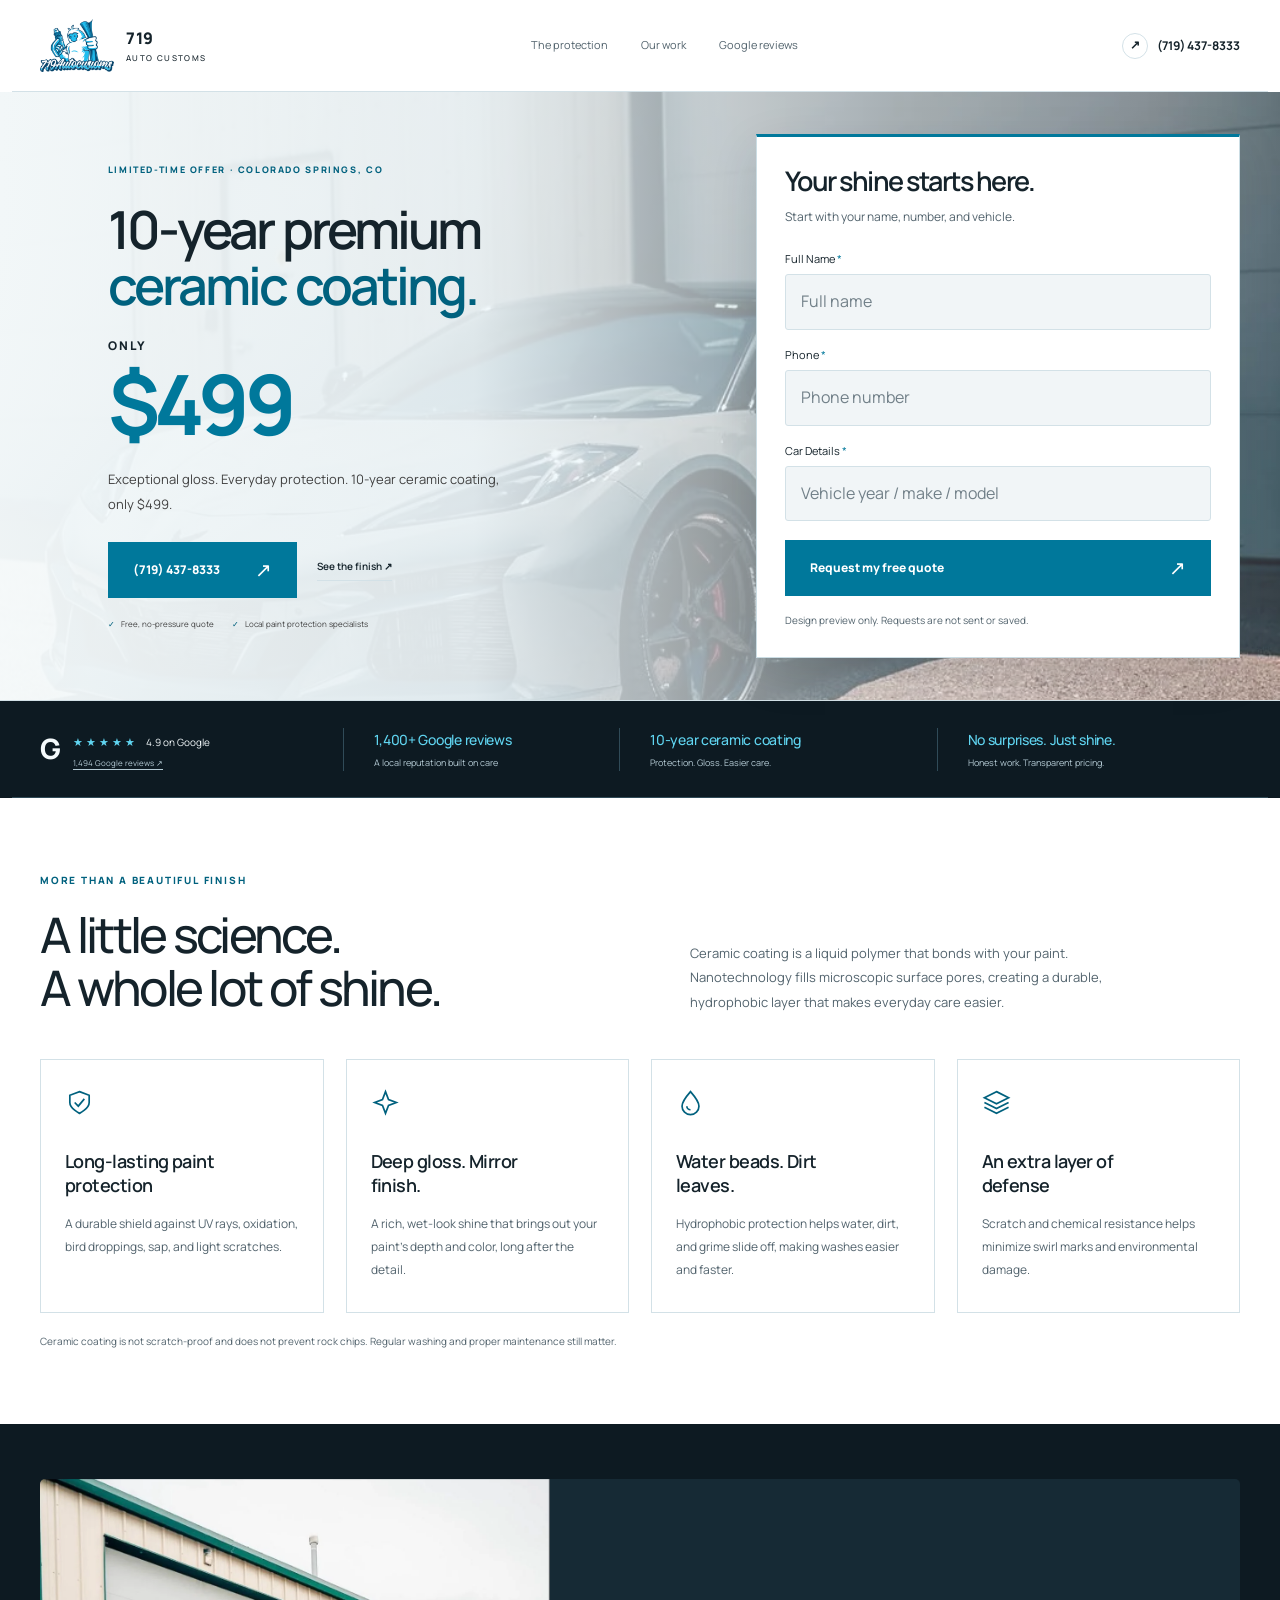
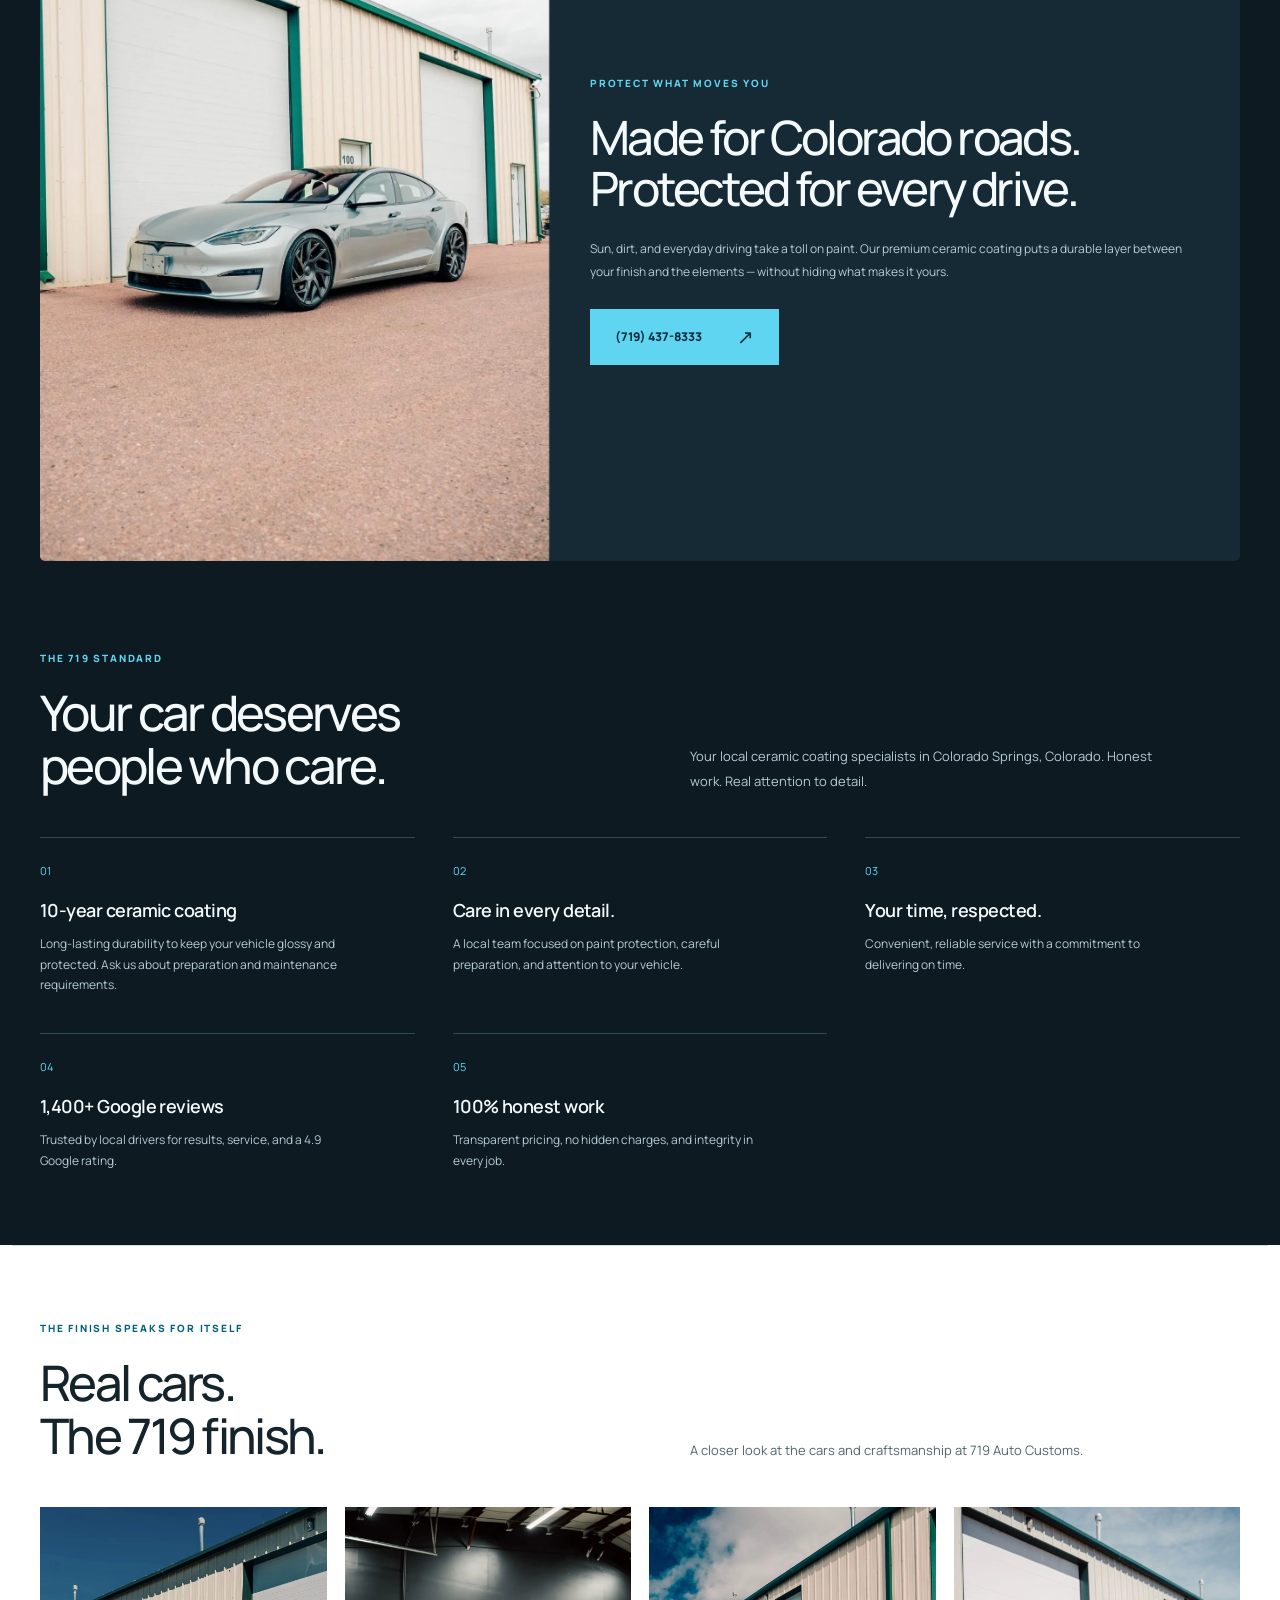
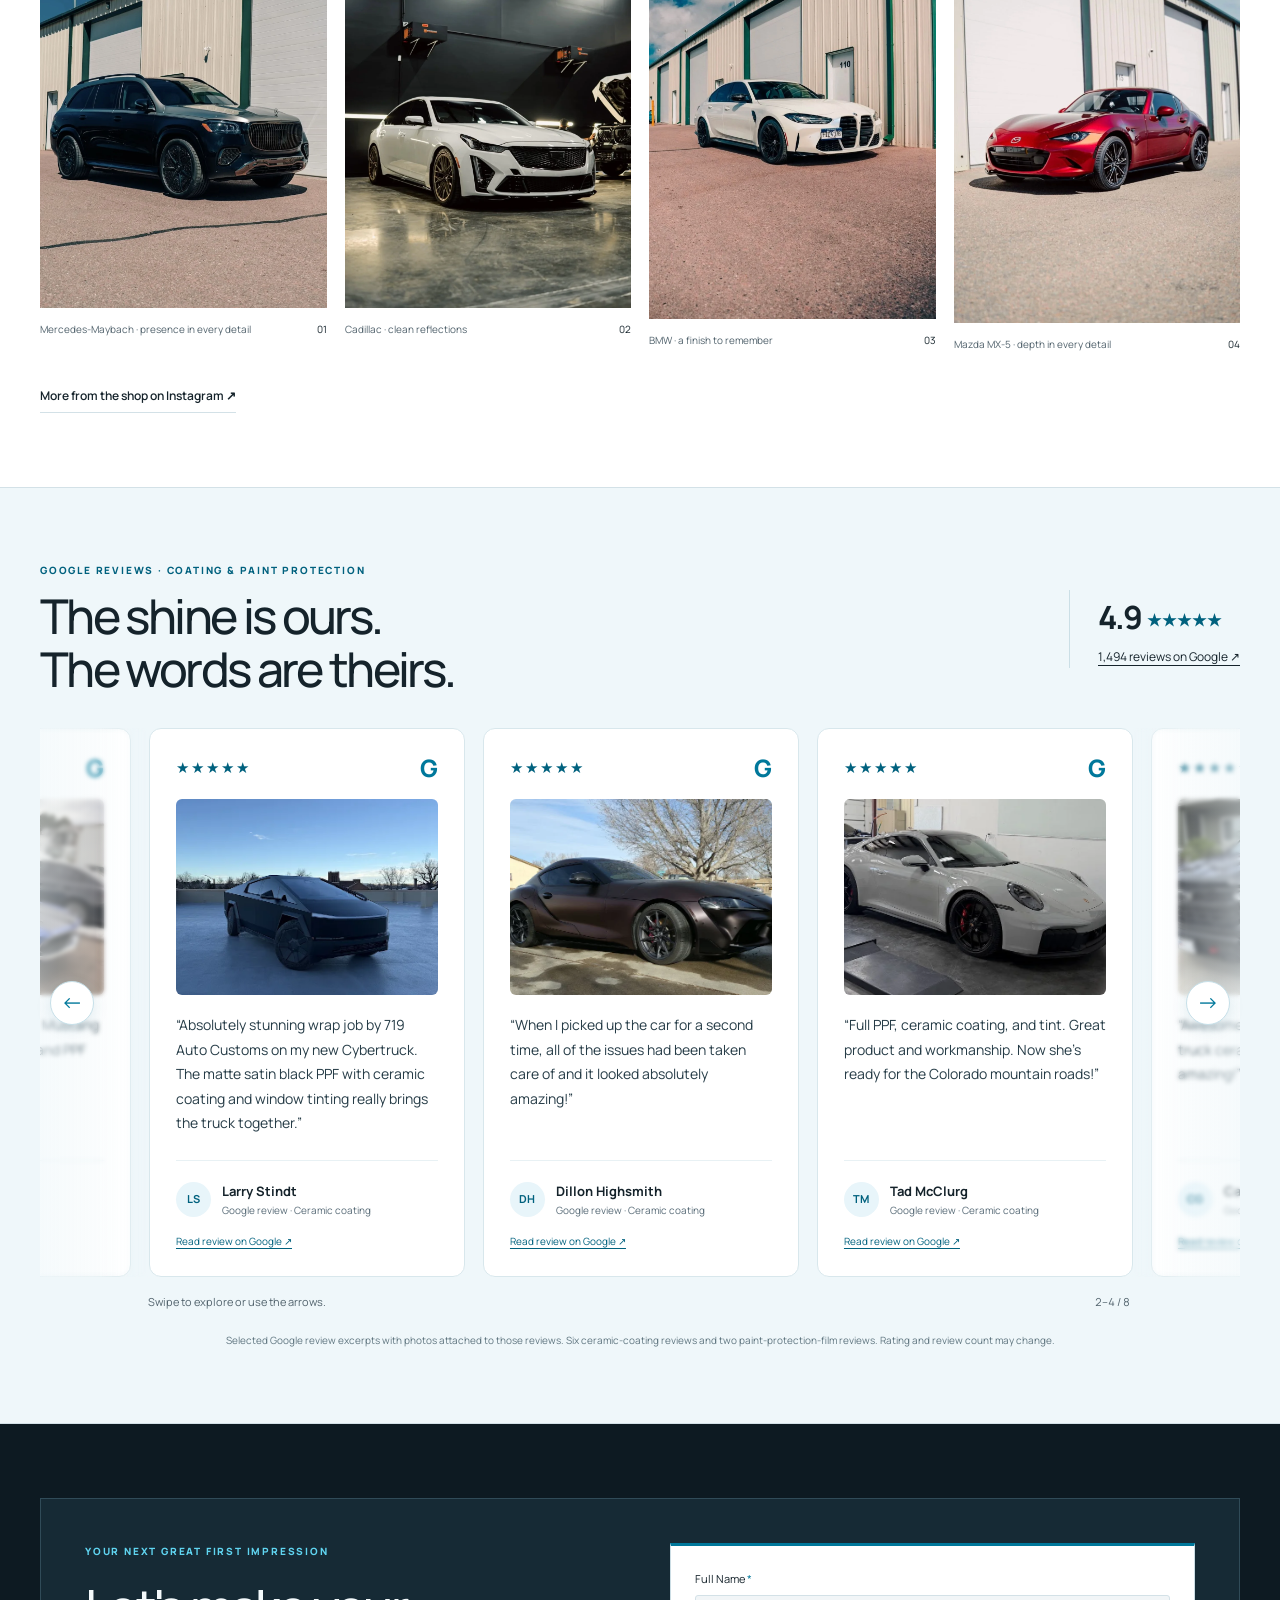
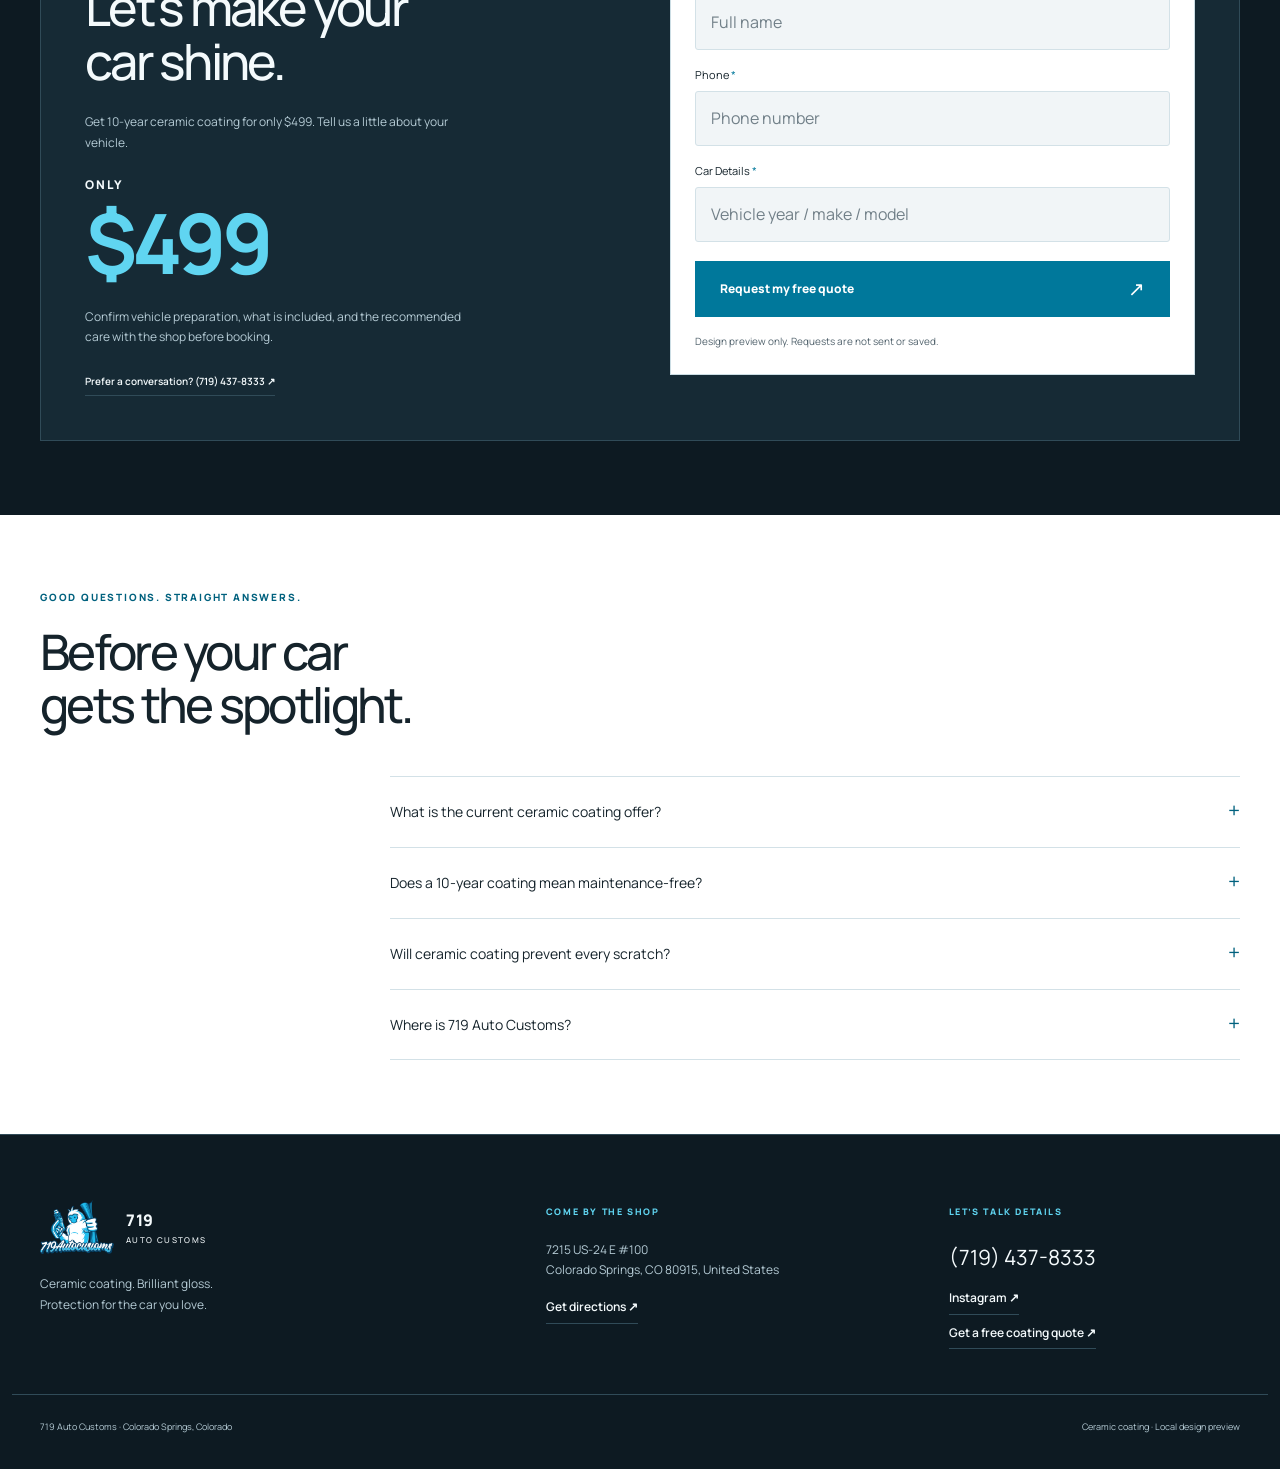
==== index.html @ de037257 "Publish 719 Auto Customs landing page" ====
<!doctype html>
<html lang="en">
<head>
  <meta charset="UTF-8">
  <meta name="viewport" content="width=device-width, initial-scale=1">
  <meta name="description" content="10-year ceramic coating for only $499 at 719 Auto Customs in Colorado Springs. Explore genuine Google reviews, our work, and paint protection benefits.">
  <meta name="robots" content="noindex, nofollow">
  <meta name="theme-color" content="#00789b">
  <title>$499 Ceramic Coating in Colorado Springs | 719 Auto Customs</title>
  <link rel="icon" href="assets/logo.png">
  <link rel="preconnect" href="https://fonts.googleapis.com">
  <link rel="preconnect" href="https://fonts.gstatic.com" crossorigin>
  <link href="https://fonts.googleapis.com/css2?family=Manrope:wght@400;500;600;700;800&display=swap" rel="stylesheet">
  <link rel="stylesheet" href="base.css">
  <link rel="stylesheet" href="variant-f.css">
  <link rel="stylesheet" href="brand.css">
  <link rel="stylesheet" href="review-variants.css">
  <script src="site.js" defer></script>
  <script src="review-variants.js" defer></script>
</head>
<body class="variant-f customs-page">
  <a class="skip-link" href="#main">Skip to content</a>
  <header class="site-header container">
    <a class="brand" href="#" aria-label="719 Auto Customs home">
      <img src="assets/logo.png" alt="" width="60" height="60">
      <span>719<small>AUTO CUSTOMS</small></span>
    </a>
    <nav class="desktop-nav" aria-label="Main navigation">
      <a href="#benefits">The protection</a><a href="#portfolio">Our work</a><a href="#reviews">Google reviews</a>
    </nav>
    <a class="header-call" href="tel:+17194378333"><span class="phone-symbol" aria-hidden="true">↗</span> (719) 437-8333</a>
  </header>

  <main id="main">
    <section class="daylight-hero" aria-labelledby="daylight-title">
      <img class="daylight-backdrop" src="assets/corvette.webp" alt="" width="1043" height="1460" fetchpriority="high">
      <div class="container daylight-grid">
        <div class="daylight-copy">
          <span class="eyebrow">LIMITED-TIME OFFER · COLORADO SPRINGS, CO</span>
          <h1 id="daylight-title">10-year premium<br><span>ceramic coating.</span></h1>
          <div class="daylight-offer discount-offer"><span>ONLY</span><strong>$499</strong></div>
          <p>Exceptional gloss. Everyday protection. 10-year ceramic coating, only $499.</p>
          <div class="hero-buttons"><a class="button" href="tel:+17194378333">(719) 437-8333 <span aria-hidden="true">↗</span></a><a class="text-link" href="#portfolio">See the finish <span aria-hidden="true">↗</span></a></div>
          <div class="hero-assurance"><span>Free, no-pressure quote</span><span>Local paint protection specialists</span></div>
        </div>
        <aside class="daylight-card" aria-labelledby="hero-quote-title">
          <h2 id="hero-quote-title">Your shine starts here.</h2>
          <p>Start with your name, number, and vehicle.</p>
          <form class="quote-form" method="dialog" aria-label="Hero ceramic coating quote preview" aria-describedby="preview-note-0">
            <label for="name-0">Full Name <span aria-hidden="true">*</span><input id="name-0" name="name" autocomplete="name" placeholder="Full name" required maxlength="100"></label>
            <label for="phone-0">Phone <span aria-hidden="true">*</span><input id="phone-0" name="phone" type="tel" autocomplete="tel" placeholder="Phone number" required maxlength="30"></label>
            <label for="vehicle-0">Car Details <span aria-hidden="true">*</span><input id="vehicle-0" name="vehicle" placeholder="Vehicle year / make / model" required maxlength="160"></label>
            <button class="button" type="submit">Request my free quote <span aria-hidden="true">↗</span></button>
            <p class="form-note" id="preview-note-0">Design preview only. Requests are not sent or saved.</p>
            <p class="form-status" role="status" tabindex="-1" hidden></p>
          </form>
        </aside>
      </div>
    </section>

    <div class="daylight-dark">
      <div class="studio-trust container">
        <div class="google-rating"><span class="google-letter" aria-hidden="true">G</span><div><span class="stars" aria-hidden="true">★★★★★</span><b>4.9 on Google</b><small><a href="https://www.google.com/search?q=719autocustoms#lrd=0x8e5ed2feb8526881:0x164fdd4e4d2d1879,1,,,," target="_blank" rel="noopener noreferrer">1,494 Google reviews ↗</a></small></div></div>
        <div><strong>1,400+ Google reviews</strong><small>A local reputation built on care</small></div>
        <div><strong>10-year ceramic coating</strong><small>Protection. Gloss. Easier care.</small></div>
        <div><strong>No surprises. Just shine.</strong><small>Honest work. Transparent pricing.</small></div>
      </div>
    </div>

    <section id="benefits" class="section container" aria-labelledby="benefits-title">
      <div class="section-heading"><span class="eyebrow">MORE THAN A BEAUTIFUL FINISH</span><h2 id="benefits-title">A little science.<br>A whole lot of shine.</h2><p>Ceramic coating is a liquid polymer that bonds with your paint. Nanotechnology fills microscopic surface pores, creating a durable, hydrophobic layer that makes everyday care easier.</p></div>
      <div class="benefit-grid">
        <article class="benefit"><div class="benefit-icon"><svg viewBox="0 0 24 24" fill="none" stroke="currentColor" stroke-width="1.4" aria-hidden="true"><path d="m12 3 8 3v6c0 5-8 9-8 9s-8-4-8-9V6l8-3Z"/><path d="m8 12 3 3 5-6"/></svg></div><h3>Long-lasting paint protection</h3><p>A durable shield against UV rays, oxidation, bird droppings, sap, and light scratches.</p></article>
        <article class="benefit"><div class="benefit-icon"><svg viewBox="0 0 24 24" fill="none" stroke="currentColor" stroke-width="1.4" aria-hidden="true"><path d="m12 3 2.5 6.5L21 12l-6.5 2.5L12 21l-2.5-6.5L3 12l6.5-2.5L12 3Z"/></svg></div><h3>Deep gloss. Mirror finish.</h3><p>A rich, wet-look shine that brings out your paint’s depth and color, long after the detail.</p></article>
        <article class="benefit"><div class="benefit-icon"><svg viewBox="0 0 24 24" fill="none" stroke="currentColor" stroke-width="1.4" aria-hidden="true"><path d="M12 3S5 11 5 15a7 7 0 0 0 14 0c0-4-7-12-7-12Z"/><path d="M9 15a3 3 0 0 0 3 3"/></svg></div><h3>Water beads. Dirt leaves.</h3><p>Hydrophobic protection helps water, dirt, and grime slide off, making washes easier and faster.</p></article>
        <article class="benefit"><div class="benefit-icon"><svg viewBox="0 0 24 24" fill="none" stroke="currentColor" stroke-width="1.4" aria-hidden="true"><path d="m12 3 10 5-10 5L2 8l10-5Z"/><path d="m2 12 10 5 10-5M2 16l10 5 10-5"/></svg></div><h3>An extra layer of defense</h3><p>Scratch and chemical resistance helps minimize swirl marks and environmental damage.</p></article>
      </div>
      <p class="fine-print">Ceramic coating is not scratch-proof and does not prevent rock chips. Regular washing and proper maintenance still matter.</p>
    </section>

    <div class="daylight-dark daylight-story">
      <div class="container">
        <section class="studio-statement" aria-labelledby="story-title">
          <img src="assets/tesla.webp" alt="Silver Tesla outside the 719 Auto Customs shop" width="1170" height="1566" loading="lazy">
          <div><span class="eyebrow">PROTECT WHAT MOVES YOU</span><h2 id="story-title">Made for Colorado roads.<br>Protected for every drive.</h2><p>Sun, dirt, and everyday driving take a toll on paint. Our premium ceramic coating puts a durable layer between your finish and the elements — without hiding what makes it yours.</p><div class="hero-buttons"><a class="button" href="tel:+17194378333">(719) 437-8333 <span aria-hidden="true">↗</span></a></div></div>
        </section>
      </div>
      <section id="why" class="section container" aria-labelledby="why-title">
        <div class="section-heading"><span class="eyebrow">THE 719 STANDARD</span><h2 id="why-title">Your car deserves<br>people who care.</h2><p>Your local ceramic coating specialists in Colorado Springs, Colorado. Honest work. Real attention to detail.</p></div>
        <div class="why-grid">
          <article class="reason"><span class="reason-number">01</span><h3>10-year ceramic coating</h3><p>Long-lasting durability to keep your vehicle glossy and protected. Ask us about preparation and maintenance requirements.</p></article>
          <article class="reason"><span class="reason-number">02</span><h3>Care in every detail.</h3><p>A local team focused on paint protection, careful preparation, and attention to your vehicle.</p></article>
          <article class="reason"><span class="reason-number">03</span><h3>Your time, respected.</h3><p>Convenient, reliable service with a commitment to delivering on time.</p></article>
          <article class="reason"><span class="reason-number">04</span><h3>1,400+ Google reviews</h3><p>Trusted by local drivers for results, service, and a 4.9 Google rating.</p></article>
          <article class="reason"><span class="reason-number">05</span><h3>100% honest work</h3><p>Transparent pricing, no hidden charges, and integrity in every job.</p></article>
        </div>
      </section>
    </div>

    <section id="portfolio" class="section container" aria-labelledby="portfolio-title">
      <div class="section-heading"><span class="eyebrow">THE FINISH SPEAKS FOR ITSELF</span><h2 id="portfolio-title">Real cars.<br>The 719 finish.</h2><p>A closer look at the cars and craftsmanship at 719 Auto Customs.</p></div>
      <div class="portfolio-grid">
        <figure><img src="assets/maybach.webp" alt="Mercedes-Maybach SUV outside the 719 Auto Customs shop" loading="lazy" width="1103" height="1544"><figcaption><span>Mercedes-Maybach · presence in every detail</span><span>01</span></figcaption></figure>
        <figure><img src="assets/cadillac.webp" alt="White Cadillac reflecting the workshop lights" loading="lazy" width="1021" height="1429"><figcaption><span>Cadillac · clean reflections</span><span>02</span></figcaption></figure>
        <figure><img src="assets/bmw.webp" alt="White BMW outside the 719 Auto Customs shop" loading="lazy" width="1112" height="1600"><figcaption><span>BMW · a finish to remember</span><span>03</span></figcaption></figure>
        <figure><img src="assets/mazda.webp" alt="Red Mazda MX-5 outside the 719 Auto Customs shop" loading="lazy" width="1101" height="1600"><figcaption><span>Mazda MX-5 · depth in every detail</span><span>04</span></figcaption></figure>
      </div>
      <a class="text-link" href="https://www.instagram.com/719autocustoms/" target="_blank" rel="noopener noreferrer">More from the shop on Instagram <span aria-hidden="true">↗</span></a>
    </section>

    <section id="reviews" class="reviews-section review-version-cards" aria-labelledby="reviews-title">
      <div class="section container">
        <div class="section-heading"><span class="eyebrow">GOOGLE REVIEWS · COATING &amp; PAINT PROTECTION</span><h2 id="reviews-title">The shine is ours.<br>The words are theirs.</h2><div class="review-summary"><strong>4.9 <span class="stars" aria-hidden="true">★★★★★</span></strong><a href="https://www.google.com/search?q=719autocustoms#lrd=0x8e5ed2feb8526881:0x164fdd4e4d2d1879,1,,,," target="_blank" rel="noopener noreferrer">1,494 reviews on Google ↗</a></div></div>
        <div class="review-carousel">
          <div id="review-track" class="review-track" role="region" aria-label="Coating and paint protection customer reviews" aria-describedby="reviews-help" tabindex="0">
            <article class="review-card" aria-label="Review 1 of 8">
              <div class="review-top"><span class="stars" aria-label="5 out of 5 stars">★★★★★</span><span class="google-letter" aria-hidden="true">G</span></div>
              <img class="review-photo" src="assets/review-josh-wilson.webp" alt="Blue 1969 Mustang photographed by Josh Wilson" width="600" height="800" loading="lazy" decoding="async">
              <blockquote>“My dad and I brought our 1969 Mustang in to have full ceramic coating and PPF done. Derek and his team were absolutely incredible!”</blockquote>
              <div class="review-author"><span class="avatar" aria-hidden="true">JW</span><div><strong>Josh Wilson</strong><small>Google review · Ceramic coating</small></div></div>
              <a class="review-source" href="https://www.google.com/maps/reviews/data=!4m8!14m7!1m6!2m5!1sCi9DQUlRQUNvZENodHljRjlvT2xWVFVIVkZORXhJWVdGWFVVNDJaVzFUWkU1MVJtYxAB!2m1!1s0x0:0x164fdd4e4d2d1879!3m1!1s2@1:CAIQACodChtycF9oOlVTUHVFNExIYWFXUU42ZW1TZE51Rmc%7C%7C?hl=en-GB" target="_blank" rel="noopener noreferrer">Read review on Google ↗</a>
            </article>
            <article class="review-card" aria-label="Review 2 of 8">
              <div class="review-top"><span class="stars" aria-label="5 out of 5 stars">★★★★★</span><span class="google-letter" aria-hidden="true">G</span></div>
              <img class="review-photo" src="assets/review-larry-stindt.webp" alt="Black Cybertruck photographed by Larry Stindt" width="600" height="800" loading="lazy" decoding="async">
              <blockquote>“Absolutely stunning wrap job by 719 Auto Customs on my new Cybertruck. The matte satin black PPF with ceramic coating and window tinting really brings the truck together.”</blockquote>
              <div class="review-author"><span class="avatar" aria-hidden="true">LS</span><div><strong>Larry Stindt</strong><small>Google review · Ceramic coating</small></div></div>
              <a class="review-source" href="https://www.google.com/maps/reviews/data=!4m8!14m7!1m6!2m5!1sChdDSUhNMG9nS0VJQ0FnSUQzaDRLaW53RRAB!2m1!1s0x0:0x164fdd4e4d2d1879!3m1!1s2@1:CIHM0ogKEICAgID3h4KinwE%7C%7C?hl=en-GB" target="_blank" rel="noopener noreferrer">Read review on Google ↗</a>
            </article>
            <article class="review-card" aria-label="Review 3 of 8">
              <div class="review-top"><span class="stars" aria-label="5 out of 5 stars">★★★★★</span><span class="google-letter" aria-hidden="true">G</span></div>
              <img class="review-photo" src="assets/review-dillon-highsmith.webp" alt="Toyota Supra photographed by Dillon Highsmith" width="800" height="465" loading="lazy" decoding="async">
              <blockquote>“When I picked up the car for a second time, all of the issues had been taken care of and it looked absolutely amazing!”</blockquote>
              <div class="review-author"><span class="avatar" aria-hidden="true">DH</span><div><strong>Dillon Highsmith</strong><small>Google review · Ceramic coating</small></div></div>
              <a class="review-source" href="https://www.google.com/maps/reviews/data=!4m8!14m7!1m6!2m5!1sCi9DQUlRQUNvZENodHljRjlvT25OS1gyRTVhMlJOU1c4MmRtbHNaV1UwV0dSbk5YYxAB!2m1!1s0x0:0x164fdd4e4d2d1879!3m1!1s2@1:CAIQACodChtycF9oOnNKX2E5a2RNSW82dmlsZWU0WGRnNXc%7C%7C?hl=en-GB" target="_blank" rel="noopener noreferrer">Read review on Google ↗</a>
            </article>
            <article class="review-card" aria-label="Review 4 of 8">
              <div class="review-top"><span class="stars" aria-label="5 out of 5 stars">★★★★★</span><span class="google-letter" aria-hidden="true">G</span></div>
              <img class="review-photo" src="assets/review-tad-mcclurg.webp" alt="Porsche photographed by Tad McClurg" width="800" height="445" loading="lazy" decoding="async">
              <blockquote>“Full PPF, ceramic coating, and tint. Great product and workmanship. Now she's ready for the Colorado mountain roads!”</blockquote>
              <div class="review-author"><span class="avatar" aria-hidden="true">TM</span><div><strong>Tad McClurg</strong><small>Google review · Ceramic coating</small></div></div>
              <a class="review-source" href="https://www.google.com/maps/reviews/data=!4m8!14m7!1m6!2m5!1sCi9DQUlRQUNvZENodHljRjlvT2t4RVoyNXJWRGd6UkhwbVZsZERXbk13TURGclowRRAB!2m1!1s0x0:0x164fdd4e4d2d1879!3m1!1s2@1:CAIQACodChtycF9oOkxEZ25rVDgzRHpmVldDWnMwMDFrZ0E%7C%7C?hl=en-GB" target="_blank" rel="noopener noreferrer">Read review on Google ↗</a>
            </article>
            <article class="review-card" aria-label="Review 5 of 8">
              <div class="review-top"><span class="stars" aria-label="5 out of 5 stars">★★★★★</span><span class="google-letter" aria-hidden="true">G</span></div>
              <img class="review-photo" src="assets/review-carlos-galvan.webp" alt="Black Chevrolet truck photographed by Carlos Galvan" width="600" height="800" loading="lazy" decoding="async">
              <blockquote>“Awesome work! Highly suggest! I got my truck ceramic coating and it looks amazing!”</blockquote>
              <div class="review-author"><span class="avatar" aria-hidden="true">CG</span><div><strong>Carlos Galvan</strong><small>Google review · Ceramic coating</small></div></div>
              <a class="review-source" href="https://www.google.com/maps/reviews/data=!4m8!14m7!1m6!2m5!1sChZDSUhNMG9nS0VQRzk4SnVkeHRfWUh3EAE!2m1!1s0x0:0x164fdd4e4d2d1879!3m1!1s2@1:CIHM0ogKEPG98Judxt_YHw%7C%7C?hl=en-GB" target="_blank" rel="noopener noreferrer">Read review on Google ↗</a>
            </article>
            <article class="review-card" aria-label="Review 6 of 8">
              <div class="review-top"><span class="stars" aria-label="5 out of 5 stars">★★★★★</span><span class="google-letter" aria-hidden="true">G</span></div>
              <img class="review-photo" src="assets/review-anthony-chavez.webp" alt="Silver Ram truck photographed by Anthony Chavez" width="800" height="600" loading="lazy" decoding="async">
              <blockquote>“Took advantage of the ceramic coating deal. Great customer service and professional!!!!! I’ll be back!”</blockquote>
              <div class="review-author"><span class="avatar" aria-hidden="true">AC</span><div><strong>Anthony Chavez</strong><small>Google review · Ceramic coating</small></div></div>
              <a class="review-source" href="https://www.google.com/maps/reviews/data=!4m8!14m7!1m6!2m5!1sCi9DQUlRQUNvZENodHljRjlvT2toUk5HdE9NbmgzYTFsWVFVTlZPR2N6VXpnNFQxRRAB!2m1!1s0x0:0x164fdd4e4d2d1879!3m1!1s2@1:CAIQACodChtycF9oOkhRNGtOMnh3a1lYQUNVOGczUzg4T1E%7C%7C?hl=en-GB" target="_blank" rel="noopener noreferrer">Read review on Google ↗</a>
            </article>
            <article class="review-card" aria-label="Review 7 of 8">
              <div class="review-top"><span class="stars" aria-label="5 out of 5 stars">★★★★★</span><span class="google-letter" aria-hidden="true">G</span></div>
              <img class="review-photo" src="assets/review-bkmata.webp" alt="Porsche photographed by BKMATA" width="800" height="600" loading="lazy" decoding="async">
              <blockquote>“Outstanding work by 719 Customs on my PPF wrap. The quality and attention to detail are top-notch, and the car looks flawless.”</blockquote>
              <div class="review-author"><span class="avatar" aria-hidden="true">BK</span><div><strong>BKMATA</strong><small>Google review · Paint protection film</small></div></div>
              <a class="review-source" href="https://www.google.com/maps/reviews/data=!4m8!14m7!1m6!2m5!1sCi9DQUlRQUNvZENodHljRjlvT2sxMGVFMVJiVFI1ZERKaVltRlliWFpqZVhCSFpXYxAB!2m1!1s0x0:0x164fdd4e4d2d1879!3m1!1s2@1:CAIQACodChtycF9oOk10eE1RbTR5dDJiYmFYbXZjeXBHZWc%7C%7C?hl=en-GB" target="_blank" rel="noopener noreferrer">Read review on Google ↗</a>
            </article>
            <article class="review-card" aria-label="Review 8 of 8">
              <div class="review-top"><span class="stars" aria-label="5 out of 5 stars">★★★★★</span><span class="google-letter" aria-hidden="true">G</span></div>
              <img class="review-photo" src="assets/review-mitchell-mondragon.webp" alt="Subaru photographed by Mitchell Mondragon" width="800" height="600" loading="lazy" decoding="async">
              <blockquote>“Got a full ppf wrap with a crazy inverted panda trueno idea. I was shown every step what what the process was going to happen.”</blockquote>
              <div class="review-author"><span class="avatar" aria-hidden="true">MM</span><div><strong>Mitchell Mondragon</strong><small>Google review · Paint protection film</small></div></div>
              <a class="review-source" href="https://www.google.com/maps/reviews/data=!4m8!14m7!1m6!2m5!1sCi9DQUlRQUNvZENodHljRjlvT25KU01IbDJRemhSWlhKRU9GbGxkWEpHV0c1WFNuYxAB!2m1!1s0x0:0x164fdd4e4d2d1879!3m1!1s2@1:CAIQACodChtycF9oOnJSMHl2QzhRZXJEOFlldXJGWG5XSnc%7C%7C?hl=en-GB" target="_blank" rel="noopener noreferrer">Read review on Google ↗</a>
            </article>
          </div>
          <div class="reviews-toolbar"><p id="reviews-help">Swipe to explore or use the arrows.</p><div class="review-controls" hidden><button type="button" data-review-step="-1" aria-label="Previous review" aria-controls="review-track">←</button><output class="review-position" aria-live="polite" aria-atomic="true">1 / 8</output><button type="button" data-review-step="1" aria-label="Next review" aria-controls="review-track">→</button></div></div>
        </div>
        <p class="fine-print">Selected Google review excerpts with photos attached to those reviews. Six ceramic-coating reviews and two paint-protection-film reviews. Rating and review count may change.</p>
      </div>
    </section>

    <div class="daylight-dark">
      <section id="quote" class="section container" aria-labelledby="quote-title">
        <div class="quote-layout">
          <div class="quote-copy"><span class="eyebrow">YOUR NEXT GREAT FIRST IMPRESSION</span><h2 id="quote-title">Let's make your<br>car shine.</h2><p>Get 10-year ceramic coating for only $499. Tell us a little about your vehicle.</p><div class="discount-offer"><span>ONLY</span><strong>$499</strong></div><p>Confirm vehicle preparation, what is included, and the recommended care with the shop before booking.</p><a class="text-link" href="tel:+17194378333">Prefer a conversation? (719) 437-8333 ↗</a></div>
          <div class="ghl-quote">
            <form class="quote-form" method="dialog" aria-label="Lower ceramic coating quote preview" aria-describedby="preview-note-1">
            <label for="name-1">Full Name <span aria-hidden="true">*</span><input id="name-1" name="name" autocomplete="name" placeholder="Full name" required maxlength="100"></label>
            <label for="phone-1">Phone <span aria-hidden="true">*</span><input id="phone-1" name="phone" type="tel" autocomplete="tel" placeholder="Phone number" required maxlength="30"></label>
            <label for="vehicle-1">Car Details <span aria-hidden="true">*</span><input id="vehicle-1" name="vehicle" placeholder="Vehicle year / make / model" required maxlength="160"></label>
            <button class="button" type="submit">Request my free quote <span aria-hidden="true">↗</span></button>
            <p class="form-note" id="preview-note-1">Design preview only. Requests are not sent or saved.</p>
            <p class="form-status" role="status" tabindex="-1" hidden></p>
          </form>
          </div>
        </div>
      </section>
    </div>

    <section id="faq" class="section container" aria-labelledby="faq-title">
      <div class="section-heading"><span class="eyebrow">GOOD QUESTIONS. STRAIGHT ANSWERS.</span><h2 id="faq-title">Before your car<br>gets the spotlight.</h2></div>
      <div class="faq-list">
        <details><summary>What is the current ceramic coating offer?</summary><p>10-Year Ceramic Coating only for $499. Contact 719 Auto Customs to discuss your vehicle, preparation needs, and what is included before booking.</p></details>
        <details><summary>Does a 10-year coating mean maintenance-free?</summary><p>No. Regular washing and proper maintenance still matter. Ask 719 Auto Customs about the coating’s care schedule and any warranty terms before booking.</p></details>
        <details><summary>Will ceramic coating prevent every scratch?</summary><p>No. It helps resist light scratches, swirl marks, chemicals, and environmental contamination, but it is not scratch-proof. Proper care still matters.</p></details>
        <details><summary>Where is 719 Auto Customs?</summary><p>Visit us at 7215 US-24 E #100, Colorado Springs, CO 80915, United States. Call <a href="tel:+17194378333">(719) 437-8333</a> to discuss your vehicle.</p></details>
      </div>
    </section>
  </main>

  <footer class="site-footer">
    <div class="container footer-grid">
      <div><a class="brand" href="#"><img src="assets/logo.png" alt="719 Auto Customs logo" width="60" height="60"><span>719<small>AUTO CUSTOMS</small></span></a><p>Ceramic coating. Brilliant gloss.<br>Protection for the car you love.</p></div>
      <div><span class="eyebrow">COME BY THE SHOP</span><address>7215 US-24 E #100<br>Colorado Springs, CO 80915, United States</address><a class="text-link" href="https://www.google.com/maps/dir/?api=1&amp;destination=719+Auto+Customs%2C+7215+US-24+%23100%2C+Colorado+Springs%2C+CO+80915" target="_blank" rel="noopener noreferrer">Get directions ↗</a></div>
      <div><span class="eyebrow">LET’S TALK DETAILS</span><a class="footer-phone" href="tel:+17194378333">(719) 437-8333</a><a class="text-link" href="https://www.instagram.com/719autocustoms/" target="_blank" rel="noopener noreferrer">Instagram ↗</a><a class="text-link" href="https://www.719autocustoms.com/contact-us#ContactUsForm">Get a free coating quote ↗</a></div>
    </div>
    <div class="container footer-bottom"><span>719 Auto Customs · Colorado Springs, Colorado</span><span>Ceramic coating · Local design preview</span></div>
  </footer>
</body>
</html>
---- base.css ----
*{box-sizing:border-box}html{scroll-behavior:smooth;scroll-padding-top:30px}body{margin:0;--bg:#101110;--surface:#191b19;--text:#f6f5ef;--muted:#a9ada7;--line:#343832;--accent:#d6eea6;--on-accent:#172015;background:var(--bg);color:var(--text);font-family:'Manrope',sans-serif;font-size:14px;line-height:1.7}button,input{font:inherit}button,a,input,summary{-webkit-tap-highlight-color:transparent}a{color:inherit;text-decoration:none}button,a,summary{touch-action:manipulation}button{cursor:pointer}a:hover{text-decoration:none}a:focus-visible,button:focus-visible,input:focus-visible,summary:focus-visible{outline:3px solid var(--accent);outline-offset:5px}button:disabled{cursor:default}img{display:block;max-width:100%;object-fit:cover}h1,h2,h3,p,figure{margin:0}h1,h2,h3{line-height:1.08}h1,h2{font-weight:500;letter-spacing:-.055em}p{color:var(--muted)}h3{font-size:18px;font-weight:600;letter-spacing:-.03em;line-height:1.35}.container{width:min(1256px,100%);margin-inline:auto;padding-inline:28px}.section{padding-block:94px}.eyebrow{display:block;color:var(--accent);font-size:10px;letter-spacing:.18em;font-weight:800;line-height:1.7;margin-bottom:20px}.button{display:inline-flex;align-items:center;justify-content:space-between;gap:35px;background:var(--accent);color:var(--on-accent);padding:17px 24px;font-size:12px;line-height:1.5;font-weight:800;border:1px solid transparent;border-radius:3px;transition:filter .2s,transform .2s}.button:hover{filter:brightness(1.1);transform:translateY(-2px)}.button span{font-size:20px;font-weight:400;line-height:1}.button.secondary{background:transparent;color:var(--text);border-color:var(--line)}.text-link{display:inline-block;font-size:12px;border-bottom:1px solid var(--line);padding-bottom:5px;font-weight:600}.text-link:hover{color:var(--accent)}.site-header{height:100px;display:flex;align-items:center;justify-content:space-between;gap:28px;position:relative;z-index:5}.brand{display:flex;align-items:center;gap:12px;flex-shrink:0}.brand img{border-radius:50%;width:49px;height:49px}.brand>span{font-size:16px;font-weight:800;letter-spacing:.04em;line-height:1.25}.brand small{display:block;font-size:8px;font-weight:500;letter-spacing:.31em;margin-top:5px}.desktop-nav{display:flex;gap:33px;font-size:11px;color:var(--muted)}.desktop-nav a:hover{color:var(--text)}.header-call{font-size:12px;font-weight:700}.phone-symbol{display:inline-flex;width:26px;height:26px;align-items:center;justify-content:center;border:1px solid var(--line);border-radius:50%;margin-right:7px}.menu-toggle{display:none}.section-heading{display:grid;grid-template-columns:1fr 1fr;gap:0 100px;margin-bottom:44px}.section-heading .eyebrow{grid-column:1/-1}.section-heading h2{font-size:49px}.section-heading>p{max-width:470px;font-size:13px;align-self:end;line-height:1.9}.benefit-grid{display:grid;grid-template-columns:repeat(4,1fr);gap:22px}.benefit{border:1px solid var(--line);padding:28px 24px 30px;border-radius:4px}.benefit-icon{width:29px;height:29px;color:var(--accent);margin-bottom:32px}.benefit-icon svg{width:100%;height:100%}.benefit h3{max-width:190px;margin-bottom:16px}.benefit p{font-size:12px;line-height:1.9}.fine-print{font-size:10px;margin-top:20px}.why-grid{display:grid;grid-template-columns:repeat(3,1fr);gap:38px}.reason{border-top:1px solid var(--line);padding-top:24px}.reason-number{color:var(--accent);font-size:11px;display:block;margin-bottom:17px}.reason h3{margin-bottom:12px}.reason p{font-size:12px;max-width:320px}.portfolio-grid{display:grid;grid-template-columns:repeat(4,1fr);gap:18px;margin-bottom:30px}.portfolio-grid img{height:340px;width:100%;filter:saturate(.85);border-radius:3px;transition:filter .2s}.portfolio-grid figure:hover img{filter:saturate(1.15)}.portfolio-grid figcaption{display:flex;justify-content:space-between;gap:12px;padding-top:13px;font-size:10px;color:var(--muted)}.portfolio-grid figcaption>span:last-child{white-space:nowrap;color:var(--text)}.quote-layout{display:grid;grid-template-columns:1fr 1fr;gap:100px;padding:60px;background:var(--surface);border:1px solid var(--line);border-radius:5px}.quote-copy h2{font-size:50px;margin-bottom:24px}.quote-copy>p{font-size:12px;max-width:380px}.quote-price{display:flex;align-items:center;gap:20px;margin:24px 0}.quote-price strong{font-size:64px;line-height:1.2;letter-spacing:-.07em;font-weight:500}.quote-price s{font-size:21px;color:var(--muted)}.quote-price small{display:block;font-size:10px;color:var(--accent)}.quote-copy .text-link{margin-top:26px;font-size:10px}.quote-form{display:grid;gap:16px;align-content:start}.form-kicker{font-size:11px;font-weight:700;letter-spacing:.1em;margin-bottom:5px}.quote-form label{display:block;font-size:11px}.quote-form label>span{color:var(--accent)}.quote-form input{display:block;width:100%;padding:13px 15px;color:var(--text);background:var(--bg);border:1px solid var(--line);border-radius:3px;margin-top:6px;font-size:12px}.quote-form input::placeholder{color:var(--muted);opacity:.8}.quote-form .button{width:100%;margin-top:3px}.form-note{font-size:10px;line-height:1.7}.form-note a{text-decoration:underline}.form-status{font-size:12px;padding:14px;border:1px solid var(--accent);color:var(--text)}.faq-list{max-width:850px;margin-left:auto}details{border-top:1px solid var(--line);padding:23px 0}details:last-child{border-bottom:1px solid var(--line)}summary{cursor:pointer;list-style:none;font-size:14px;display:flex;justify-content:space-between;gap:20px}summary::-webkit-details-marker{display:none}summary::after{content:'+';color:var(--accent);font-size:21px;line-height:1}details[open] summary::after{content:'−'}details p{font-size:12px;padding:16px 40px 0 0;max-width:750px}.site-footer{border-top:1px solid var(--line);padding-top:65px;padding-bottom:110px}.footer-grid{display:grid;grid-template-columns:1.3fr 1fr .85fr;gap:60px}.footer-grid p{font-size:12px;margin-top:20px}.footer-grid .eyebrow{font-size:9px;margin:4px 0 20px}.footer-grid address{font-size:12px;font-style:normal;color:var(--muted);margin-bottom:14px}.footer-phone{display:block;font-size:21px;margin-bottom:13px}.footer-grid>div:last-child .text-link{display:table;margin-top:8px}.footer-bottom{display:flex;justify-content:space-between;border-top:1px solid var(--line);margin-top:45px;padding-top:24px;font-size:9px;color:var(--muted)}.skip-link{position:fixed;left:20px;top:-100px;z-index:100;background:var(--accent);color:var(--on-accent);padding:12px}.skip-link:focus{top:10px}.prototype-switcher{position:fixed;z-index:50;bottom:20px;left:50%;transform:translateX(-50%);display:flex;align-items:center;gap:15px;background:#faf9f4;color:#191b19;border:1px solid #d8d8cf;padding:9px 11px;border-radius:10px;box-shadow:0 7px 35px #0004;font-family:'Manrope',sans-serif;white-space:nowrap}.prototype-switcher button{width:32px;height:35px;border:0;border-radius:5px;background:#eaece5;color:#1b211a;font-size:20px}.prototype-switcher button:hover{background:#d5e3c4}.prototype-switcher>div:nth-child(2){min-width:157px}.switcher-caption{display:block;font-size:7px;letter-spacing:.18em;color:#676b62;font-weight:800}.prototype-switcher #variant-label{display:block;font-size:11px;font-weight:800}.variant-dots{display:flex;gap:3px}.variant-dots a{display:flex;align-items:center;justify-content:center;width:28px;height:29px;font-size:9px;border-radius:4px;color:#62685c}.variant-dots a[aria-current='page']{background:#1b2418;color:#e4f4d0}.prototype-switcher :focus-visible{outline:2px solid #507531;outline-offset:2px}
/* A — Midnight Studio: photographic split hero and technical detailing language. */
.variant-a{background:#101110}.variant-a .site-header{border-bottom:1px solid var(--line)}.studio-hero{position:relative;display:grid;grid-template-columns:1fr 1fr;min-height:690px;align-items:center;padding-top:35px;padding-bottom:55px;gap:35px}.studio-copy{position:relative;z-index:2;padding-top:8px}.hero-location{font-size:9px;letter-spacing:.16em;display:flex;align-items:center;gap:10px;margin-bottom:30px;color:#c3c8bd}.status-dot{width:5px;height:5px;background:var(--accent);display:inline-block;border-radius:50%;box-shadow:0 0 0 4px #d6eea610}.studio-copy h1{font-size:clamp(42px,4.1vw,58px);font-weight:500;line-height:1.08;letter-spacing:-.06em}.studio-copy h1 em{font-style:normal;color:var(--accent)}.studio-copy>p{font-size:12px;line-height:1.8;max-width:390px;margin:18px 0 25px}.studio-offer{display:flex;align-items:center;gap:18px;margin:22px 0 26px}.studio-offer>strong{font-size:118px;letter-spacing:-.08em;font-weight:600;line-height:1;color:var(--accent)}.studio-offer>div{font-size:10px;line-height:1.8}.studio-offer s{display:block;color:var(--muted);font-size:18px;margin-bottom:10px}.offer-save{color:var(--accent);border:1px solid #d6eea62b;background:#d6eea609;border-radius:3px;padding:5px 8px;font-size:10px;letter-spacing:.06em}.hero-buttons{display:flex;gap:23px;align-items:center}.hero-buttons .text-link{font-size:10px}.hero-assurance{display:flex;gap:18px;margin-top:19px;font-size:8px;color:var(--muted)}.hero-assurance span::before{content:'✓';color:var(--accent);margin-right:6px}.studio-visual{position:relative;align-self:stretch;min-width:0;margin:10px 0 0}.studio-visual>img{width:100%;height:100%;position:absolute;inset:0;object-fit:cover;object-position:center 57%;border-radius:5px;filter:brightness(.76)}.studio-visual::after{content:'';position:absolute;inset:0;background:linear-gradient(0deg,#101110ad,transparent 35%);border-radius:5px;pointer-events:none}.image-topline{position:absolute;z-index:1;top:22px;left:22px;right:22px;display:flex;justify-content:space-between;color:#e2e8dd;font-size:8px;letter-spacing:.16em}.image-topline span:first-child::before{content:'+';margin-right:8px}.warranty-badge{position:absolute;z-index:1;right:-13px;top:80px;background:var(--accent);color:#172015;width:108px;height:118px;display:flex;flex-direction:column;align-items:center;justify-content:center;clip-path:polygon(0 0,100% 0,100% 88%,50% 100%,0 88%)}.warranty-badge small{font-size:7px;letter-spacing:.15em}.warranty-badge strong{font-size:48px;line-height:1;letter-spacing:-.07em;font-weight:500}.warranty-badge span{font-size:8px;font-weight:700;letter-spacing:.05em;line-height:1.5;text-align:center;margin-top:4px}.image-caption{position:absolute;z-index:1;bottom:22px;left:25px;right:25px;display:flex;justify-content:space-between;color:#eee;font-size:8px;letter-spacing:.1em}.image-caption span:last-child{color:var(--accent)}.studio-trust{border-top:1px solid var(--line);border-bottom:1px solid var(--line);display:grid;grid-template-columns:1.4fr 1fr 1fr 1fr;padding-block:24px;align-items:center}.studio-trust>div{padding-left:30px;border-left:1px solid var(--line)}.studio-trust>div:first-child{padding-left:0;border-left:0}.studio-trust strong{display:block;font-size:16px;letter-spacing:-.02em;font-weight:500}.studio-trust small{display:block;font-size:9px;color:var(--muted);margin-top:4px}.google-rating{display:flex;gap:12px;align-items:center}.google-letter{font-size:28px;color:#e7e9e2;font-weight:800}.google-rating .stars{font-size:11px;letter-spacing:3px;color:var(--accent)}.google-rating b{font-size:10px;margin-left:8px;font-weight:400;color:var(--text)}.google-rating small{font-size:8px}.studio-statement{margin-block:15px;display:grid;grid-template-columns:1fr 1fr;min-height:460px;background:#1c201a;border-radius:5px;overflow:hidden}.studio-statement>img{width:100%;height:100%;max-height:470px;object-fit:cover}.studio-statement>div{align-self:center;padding:45px 55px}.studio-statement h2{font-size:46px;margin-bottom:24px}.studio-statement p{font-size:12px;margin-bottom:25px;line-height:1.9}.variant-a #portfolio{border-top:1px solid var(--line)}
@media(min-width:1600px){.studio-hero{min-height:760px}.studio-copy h1{font-size:clamp(34px,4vw,62px)}}
@media(max-width:1000px){.desktop-nav{gap:20px}.studio-copy h1{font-size:clamp(34px,4vw,62px)}.studio-hero{min-height:640px}.hero-buttons{gap:14px}.hero-buttons .button{padding:16px;gap:20px}.hero-assurance{gap:12px}.benefit-grid{grid-template-columns:repeat(2,1fr)}.quote-layout{padding:38px;gap:40px}.section-heading{gap:0 45px}.portfolio-grid img{height:270px}.studio-statement>div{padding:35px}.footer-grid{gap:30px}.studio-trust>div{padding-left:18px}.studio-trust strong{font-size:14px}}
@media(max-width:760px){.container{padding-inline:22px}.section{padding-block:62px}.site-header{height:82px;gap:14px}.brand img{width:41px;height:41px}.brand>span{font-size:13px}.brand small{font-size:7px}.desktop-nav,.header-call{display:none}.menu-toggle{display:flex;align-items:center;gap:10px;background:transparent;border:1px solid var(--line);color:var(--text);padding:8px 12px;font-size:11px;border-radius:3px}#mobile-menu:not([hidden]){display:flex;flex-direction:column;position:absolute;top:75px;left:16px;right:16px;background:var(--surface);border:1px solid var(--line);padding:20px;box-shadow:0 12px 30px #0005;gap:17px}.section-heading{display:block;margin-bottom:30px}.section-heading h2{font-size:40px}.section-heading>p{margin-top:22px;font-size:12px}.eyebrow{font-size:9px;margin-bottom:16px}.benefit-grid{gap:12px}.benefit{padding:23px 17px}.benefit h3{font-size:16px}.benefit p{font-size:11px}.benefit-icon{margin-bottom:24px}.why-grid{grid-template-columns:1fr 1fr;gap:25px}.reason h3{font-size:16px}.reason p{font-size:11px}.portfolio-grid{grid-template-columns:1fr 1fr;gap:24px 13px}.portfolio-grid img{height:260px}.portfolio-grid figcaption{font-size:9px}.quote-layout{grid-template-columns:1fr;padding:30px 23px;gap:35px}.quote-copy h2{font-size:42px}.quote-price strong{font-size:59px}.quote-form input{font-size:16px}.form-kicker{font-size:10px}.quote-form .button{font-size:11px;gap:10px}.footer-grid{grid-template-columns:1fr 1fr;gap:35px 20px}.footer-grid>div:first-child{grid-column:1/-1}.footer-phone{font-size:16px}.footer-bottom{flex-direction:column;gap:10px;font-size:8px}.site-footer{padding-top:45px}.prototype-switcher{bottom:12px;gap:10px;padding:8px}.prototype-switcher>div:nth-child(2){min-width:136px}.prototype-switcher #variant-label{font-size:10px}.variant-dots a{width:23px;font-size:8px}.prototype-switcher button{width:27px}.studio-hero{display:flex;flex-direction:column;padding-top:31px;padding-bottom:28px;gap:32px}.studio-copy{width:100%}.hero-location{font-size:8px;margin-bottom:24px}.studio-copy h1{font-size:clamp(34px,8vw,52px);max-width:550px}.studio-copy>p{max-width:430px;margin:20px 0}.studio-offer{margin:18px 0 23px}.studio-offer>strong{font-size:96px}.hero-buttons{gap:20px;flex-wrap:wrap}.hero-buttons .button{padding:16px 22px}.hero-assurance{font-size:8px}.studio-visual{height:425px;width:100%;margin:0;align-self:auto}.studio-visual>img{object-position:center 62%;filter:brightness(.85)}.warranty-badge{right:15px;top:55px;width:88px;height:105px}.warranty-badge strong{font-size:40px}.studio-trust{grid-template-columns:1fr 1fr;gap:20px 0;padding-block:25px}.studio-trust>div{padding-left:20px}.studio-trust>div:nth-child(3){border-left:0;padding-left:0}.studio-trust strong{font-size:13px}.studio-trust small{font-size:8px}.google-rating{gap:9px}.google-rating b{margin-left:5px;font-size:9px}.google-rating .stars{font-size:9px;letter-spacing:1px}.studio-statement{grid-template-columns:1fr;margin-top:0}.studio-statement>img{height:270px}.studio-statement>div{padding:35px 26px}.studio-statement h2{font-size:39px}.image-topline{font-size:7px}.image-caption{font-size:7px}}
@media(max-width:380px){.container{padding-inline:18px}.brand{gap:8px}.prototype-switcher{gap:6px}.prototype-switcher>div:nth-child(2){min-width:122px}.variant-dots a{width:21px}.hero-buttons{gap:14px}.hero-buttons .text-link{font-size:9px}.portfolio-grid img{height:210px}.benefit-grid,.why-grid{grid-template-columns:1fr}.benefit h3{max-width:none}.benefit-icon{margin-bottom:18px}.studio-copy h1{font-size:clamp(34px,4vw,62px)}}
@media(prefers-reduced-motion:reduce){html{scroll-behavior:auto}*{transition:none!important}}
@media print{.prototype-switcher,.menu-toggle{display:none}body{background:#fff;color:#111}.section{break-inside:avoid}p{color:#444}}
[hidden]{display:none!important}
/* The comparison control accommodates five designs without changing the landing pages. */
@media(max-width:480px){
  .prototype-switcher{display:grid;grid-template-columns:28px 1fr 28px;width:min(310px,calc(100% - 24px));gap:4px 10px}
  .prototype-switcher>button:first-child{grid-column:1;grid-row:1/3}
  .prototype-switcher>button:last-child{grid-column:3;grid-row:1/3}
  .prototype-switcher>div:nth-child(2){grid-column:2;grid-row:1;text-align:center;min-width:0}
  .prototype-switcher .variant-dots{grid-column:2;grid-row:2;justify-content:center}
  .prototype-switcher .variant-dots a{width:28px;height:24px}
}
/* Native dialog supplies focus trapping, background inertness, and Escape dismissal. */
body:has(.quote-dialog[open]){overflow:hidden}
dialog.quote-dialog{position:fixed;inset:0;width:min(480px,calc(100% - 28px));max-height:calc(100dvh - 28px);margin:auto;padding:30px;border:1px solid var(--line);border-radius:7px;background:var(--surface);color:var(--text);box-shadow:0 24px 100px #0008;overflow:auto}
dialog.quote-dialog::backdrop{background:#08070bcc;backdrop-filter:blur(5px)}
dialog.quote-dialog .dialog-close{position:absolute;right:12px;top:10px;width:36px;height:36px;border:1px solid var(--line);border-radius:50%;background:var(--bg);color:var(--text);font-size:25px;line-height:1}
dialog.quote-dialog .dialog-heading{padding-right:18px;margin-bottom:24px}
dialog.quote-dialog .eyebrow{font-size:9px;margin-bottom:12px;padding-right:15px}
dialog.quote-dialog .dialog-heading h2{font-family:'Manrope',sans-serif;font-size:30px;font-weight:700;line-height:1.2;letter-spacing:-.055em;text-transform:none}
dialog.quote-dialog .dialog-heading p{font-size:11px;line-height:1.8;margin-top:13px;color:var(--muted)}
#quote-dialog .quote-form{display:grid;gap:15px;margin:0;padding:0;border:0;background:transparent;box-shadow:none}
dialog.quote-dialog .form-kicker{display:none}
#quote-dialog .quote-form input{font-size:16px;width:100%}
#quote-dialog .quote-form .button{width:100%;font-size:11px;padding:16px;gap:10px}
dialog.quote-dialog .form-note{font-size:10px}
dialog.quote-dialog .form-status{font-size:11px}
@media(max-width:480px){
  dialog.quote-dialog{padding:24px 20px;width:calc(100% - 20px);max-height:calc(100dvh - 20px)}
  dialog.quote-dialog .dialog-heading h2{font-size:27px}
}
---- variant-f.css ----
/* F — Daylight Studio: light/dark contrast, lime accents, source-page hero photography. */
body.variant-f {
  --bg: #fff;
  --surface: #f4f4f4;
  --text: #151515;
  --muted: #555;
  --line: #d6d6d6;
  --accent: #dbfa35;
  --accent-ink: #485b00;
  --on-accent: #171916;
  color-scheme: light;
}
body.variant-f .site-header { border-bottom: 1px solid var(--line); }
body.variant-f img, body.variant-f .portfolio-grid figure:hover img { filter: none; }
body.variant-f .daylight-hero { position: relative; isolation: isolate; background: #f1f3ef; border-bottom: 1px solid var(--line); }
body.variant-f .daylight-backdrop { position: absolute; z-index: -2; inset: 0; width: 100%; height: 100%; object-fit: cover; object-position: center 60%; }
body.variant-f .daylight-hero::before { content: ''; position: absolute; z-index: -1; inset: 0; background: linear-gradient(90deg, #fffffff0 0%, #ffffffd6 40%, #ffffff66 75%, #ffffff40 100%); }
body.variant-f .daylight-grid { display: grid; grid-template-columns: minmax(0, 1.15fr) minmax(0, .85fr); align-items: center; gap: 74px; padding-block: 42px; }
/* Center a narrower offer block at every two-column width; mobile stays full-width. */
body.variant-f .daylight-copy { width: 88%; max-width: 520px; justify-self: center; }
body.variant-f .daylight-copy .eyebrow { font-size: 9px; margin-bottom: 23px; }
body.variant-f .daylight-copy h1 { font-size: clamp(40px, 4.1vw, 58px); line-height: 1.08; font-weight: 600; }
body.variant-f .daylight-copy h1 span { color: var(--accent-ink); }
body.variant-f .daylight-offer { display: flex; align-items: center; flex-wrap: wrap; gap: 25px; margin: 22px 0; }
body.variant-f .daylight-offer > strong { font-size: 122px; line-height: 1; letter-spacing: -.085em; font-weight: 600; }
body.variant-f .daylight-offer s { display: block; color: #555; font-size: 16px; margin-bottom: 9px; }
body.variant-f .daylight-offer > div > span { display: inline-block; background: var(--accent); color: var(--on-accent); font-size: 10px; font-weight: 700; letter-spacing: .08em; padding: 4px 9px; }
body.variant-f .daylight-copy > p { max-width: 400px; font-size: 13px; line-height: 1.85; margin-bottom: 26px; color: #414141; }
body.variant-f .hero-assurance { color: #414141; }
body.variant-f .daylight-card { min-width: 0; padding: 28px; background: #fff; border: 1px solid #d0d0d0; box-shadow: 0 16px 50px #00000012; }
body.variant-f .daylight-card h2 { font-size: 27px; line-height: 1.2; font-weight: 600; }
body.variant-f .daylight-card > p { font-size: 11px; margin: 10px 0 22px; }
body.variant-f .ghl-form-frame { display: block; width: 100%; border: 0; background: #fff; }
body.variant-f .ghl-quote { min-width: 0; align-self: start; padding: 24px 12px; background: #fff; }
body.variant-f :is(#hero-quote, .ghl-quote) { min-height: 390px; }
body.variant-f .button { border-radius: 0; }
body.variant-f .button:hover { background: #ccea2c; }
body.variant-f .google-letter { color: var(--text); }
body.variant-f .studio-trust { border-top: 0; }
body.variant-f .studio-statement { background: var(--surface); }
body.variant-f #portfolio { border-top: 1px solid var(--line); }
/* Preserve each gallery photo's full frame instead of cropping to a fixed height. */
body.variant-f .portfolio-grid img { height: auto; }
body.variant-f .benefit { background: #fff; }
body.variant-f .quote-layout { background: var(--surface); }
body.variant-f .daylight-dark, body.variant-f .site-footer {
  --bg: #171916;
  --surface: #21241e;
  --text: #f7f8f1;
  --muted: #bec3b7;
  --line: #3d4436;
  --accent-ink: #dbfa35;
  background: var(--bg);
  color: var(--text);
}
body.variant-f .daylight-story { padding-top: 54px; }
body.variant-f .studio-trust strong { color: var(--accent); }
body.variant-f :is(.eyebrow, .benefit-icon, .reason-number, .stars, .quote-price small) { color: var(--accent-ink); }
body.variant-f summary::after, body.variant-f .hero-assurance span::before, body.variant-f .text-link:hover { color: var(--accent-ink); }
body.variant-f :is(a, button, iframe, summary):focus-visible { outline: 3px solid var(--accent-ink); outline-offset: 5px; }
@media (max-width: 1000px) {
  body.variant-f .daylight-grid { gap: 30px; grid-template-columns: minmax(0, 1fr) minmax(0, 1fr); }
  body.variant-f .daylight-copy h1 { font-size: clamp(30px, 4.1vw, 40px); }
  body.variant-f .daylight-card { padding: 24px; }
  body.variant-f .daylight-offer { gap: 16px; }
  body.variant-f .daylight-offer > strong { font-size: 100px; }
  body.variant-f .daylight-offer s { font-size: 13px; }
}
@media (max-width: 760px) {
  /* Keep tap-to-call in the mobile header instead of duplicate navigation. */
  body.variant-f .menu-toggle { display: none; }
  body.variant-f .header-call { display: inline-flex; align-items: center; flex-shrink: 0; min-height: 44px; white-space: nowrap; font-size: 12px; }
  body.variant-f .daylight-grid { grid-template-columns: minmax(0, 1fr); gap: 25px; padding-block: 28px; }
  body.variant-f .daylight-copy { width: 100%; max-width: none; }
  body.variant-f .daylight-hero::before { background: linear-gradient(90deg, #fffffff2 0%, #ffffffb3 55%, #ffffff66 100%); }
  body.variant-f .daylight-backdrop { height: 340px; object-position: 45% center; mask-image: linear-gradient(#000 80%, transparent); }
  body.variant-f .daylight-copy .eyebrow { font-size: 8px; margin-bottom: 17px; }
  body.variant-f .daylight-copy h1 { font-size: clamp(30px, 8.5vw, 43px); }
  body.variant-f .daylight-offer { margin: 16px 0; gap: 19px; }
  body.variant-f .daylight-offer > strong { font-size: 90px; }
  body.variant-f .daylight-offer s { font-size: 14px; }
  body.variant-f .daylight-copy > p { font-size: 12px; margin-bottom: 0; max-width: 400px; }
  body.variant-f .daylight-copy .hero-buttons, body.variant-f .daylight-copy .hero-assurance { display: none; }
  body.variant-f .daylight-card { padding: 24px 20px; }
  body.variant-f .daylight-card h2 { font-size: 26px; }
}
@media (max-width: 380px) {
  body.variant-f .site-header { gap: 8px; }
  body.variant-f .site-header .brand { gap: 6px; }
  body.variant-f .site-header .brand img { width: 32px; height: 32px; }
  body.variant-f .site-header .brand > span { font-size: 11px; }
  body.variant-f .site-header .brand small { font-size: 6px; }
  body.variant-f .header-call { font-size: 11px; }
  body.variant-f .phone-symbol { width: 22px; height: 22px; margin-right: 5px; }
  body.variant-f .daylight-offer { gap: 13px; }
  body.variant-f .daylight-offer > strong { font-size: 82px; }
  body.variant-f .daylight-offer s { font-size: 12px; }
  body.variant-f .daylight-card { padding: 22px 16px; }
  body.variant-f .daylight-card h2 { font-size: 24px; }
}
---- brand.css ----
/* Isolated 719 Auto Customs branding: blue, white, and charcoal from its official logo. */
body.customs-page {
  --bg: #fff;
  --surface: #f0f6f8;
  --text: #15232b;
  --muted: #52636d;
  --line: #d3e1e7;
  --accent: #00789b;
  --accent-ink: #00617e;
  --on-accent: #fff;
}
body.customs-page .section { padding-block: 74px; }
body.customs-page .site-header { height: 92px; }
body.customs-page .brand img { width: 54px; height: 54px; border-radius: 9px; object-fit: contain; }
body.customs-page .brand small { letter-spacing: .17em; }
body.customs-page .button { min-height: 48px; }
body.customs-page .button:hover { background: #005d79; }
body.customs-page .daylight-hero { background: #edf6f8; }
body.customs-page .daylight-backdrop { object-position: center 56%; }
body.customs-page .daylight-hero::before { background: linear-gradient(90deg, #f7fcfdf5 0%, #f1f9fce8 37%, #e7f5f96e 70%, #edf6f833 100%); }
body.customs-page .daylight-grid { gap: 60px; padding-block: 42px; }
body.customs-page .daylight-card { border-color: #cbdde4; border-top: 3px solid var(--accent); padding: 28px; box-shadow: 0 15px 45px #092f3b1a; }
body.customs-page .daylight-card > p { font-size: 12px; }
body.customs-page .daylight-card .button { width: 100%; gap: 12px; }
body.customs-page .daylight-dark,
body.customs-page .site-footer {
  --bg: #0d1a22;
  --surface: #162a35;
  --text: #f4fafc;
  --muted: #b5cbd5;
  --line: #304b58;
  --accent: #60d5f1;
  --accent-ink: #60d5f1;
  --on-accent: #082e3c;
}
body.customs-page .daylight-dark .button { background: #60d5f1; color: #082e3c; }
body.customs-page .daylight-dark .button:hover { background: #9ce8f8; }
body.customs-page .studio-trust { grid-template-columns: 1.1fr 1fr 1.15fr 1.1fr; }
body.customs-page .studio-trust strong { font-size: 14px; }
body.customs-page .studio-trust small a { text-decoration: underline; text-underline-offset: 3px; }
body.customs-page .daylight-story { padding-top: 40px; }
body.customs-page .studio-statement { grid-template-columns: .85fr 1.15fr; }
/* The complete vehicle stays visible, including at intermediate desktop widths. */
body.customs-page .studio-statement > img { height: auto; max-height: none; object-fit: contain; align-self: center; }
body.customs-page .studio-statement > div { padding: 40px; }
body.customs-page .studio-statement h2 { font-size: clamp(34px, 3.7vw, 48px); }
body.customs-page .portfolio-grid img { height: auto; border-radius: 0; }
body.customs-page .benefit { border-radius: 0; }
.reviews-section { background: #eff7fa; border-block: 1px solid var(--line); }
.review-summary { align-self: end; justify-self: end; }
.review-summary > strong { display: block; font-size: 36px; font-weight: 700; letter-spacing: -.04em; }
.review-summary .stars { font-size: 18px; letter-spacing: 1px; vertical-align: middle; }
.review-summary > a { font-size: 12px; text-decoration: underline; text-underline-offset: 4px; }
.reviews-toolbar { display: flex; justify-content: space-between; gap: 18px; margin-block: -12px 20px; }
.reviews-toolbar p { font-size: 10px; }
.reviews-toolbar > span { color: #00617e; font-size: 9px; font-weight: 800; letter-spacing: .12em; white-space: nowrap; }
.review-track { display: flex; gap: 18px; overflow-x: auto; overscroll-behavior-x: contain; scroll-snap-type: x mandatory; padding: 3px 2px 20px; scrollbar-color: #00789b #d6e7ed; scrollbar-width: auto; }
.review-track:focus-visible { outline: 3px solid #00789b; outline-offset: 5px; }
.review-track::-webkit-scrollbar { height: 8px; }
.review-track::-webkit-scrollbar-track { background: #d6e7ed; border-radius: 5px; }
.review-track::-webkit-scrollbar-thumb { background: #00789b; border-radius: 5px; }
.review-card { display: flex; flex-direction: column; flex: 0 0 calc((100% - 36px) / 3); min-width: 0; scroll-snap-align: start; padding: 25px; border: 1px solid #d3e1e7; background: #fff; }
.review-top { display: flex; justify-content: space-between; align-items: center; gap: 10px; margin-bottom: 6px; }
.vehicle-tag { padding: 5px 8px; background: #edf8fb; color: #00617e; font-size: 9px; font-weight: 800; letter-spacing: .08em; }
body.customs-page .review-card .google-letter { color: #00789b; font-size: 24px; line-height: 1; }
.review-card > .stars { font-size: 13px; letter-spacing: 2px; margin-bottom: 16px; }
.review-card blockquote { margin: 0 0 24px; font-size: 13px; line-height: 1.9; color: #263c47; }
.review-author { display: flex; align-items: center; gap: 11px; margin-top: auto; }
.avatar { display: grid; place-items: center; flex: 0 0 35px; height: 35px; background: #e8f5fa; color: #00617e; border-radius: 50%; font-weight: 700; font-size: 11px; }
.review-author strong { font-size: 11px; }
.review-author small { display: block; color: #596c78; font-size: 9px; }
.review-source { font-size: 9px; color: #00617e; text-decoration: underline; text-underline-offset: 3px; margin-top: 18px; }
body.customs-page .quote-layout { gap: 60px; padding: 44px; border-radius: 0; }
body.customs-page .ghl-quote { padding: 24px; border: 1px solid #cbdde4; border-top: 3px solid #00789b; }
body.customs-page .ghl-form-frame { min-height: 0; border-radius: 4px; }
body.customs-page .faq-list p a { text-decoration: underline; text-underline-offset: 3px; }
body.customs-page .site-footer { padding-bottom: 35px; }
@media (max-width: 1100px) {
  body.customs-page .daylight-grid { gap: 30px; }
  body.customs-page .desktop-nav { gap: 20px; }
  body.customs-page .studio-trust > div { padding-left: 16px; }
  body.customs-page .studio-trust > div:first-child { padding-left: 0; }
  body.customs-page .studio-trust strong { font-size: 12px; }
  body.customs-page .quote-layout { gap: 35px; padding: 30px; }
  body.customs-page .studio-statement > div { padding: 28px; }
}
@media (max-width: 850px) and (min-width: 761px) {
  body.customs-page .desktop-nav { gap: 12px; font-size: 10px; }
  body.customs-page .site-header { gap: 16px; }
  body.customs-page .brand > span { font-size: 14px; }
}
@media (max-width: 760px) {
  body.customs-page .container { padding-inline: 20px; }
  body.customs-page .section { padding-block: 54px; }
  body.customs-page .site-header { height: 80px; gap: 12px; }
  body.customs-page .brand img { width: 42px; height: 42px; }
  body.customs-page .brand > span { font-size: 12px; }
  body.customs-page .brand small { font-size: 6px; letter-spacing: .11em; }
  body.customs-page .phone-symbol { display: none; }
  body.customs-page .header-call { font-size: 11px; }
  body.customs-page .daylight-grid { gap: 26px; padding-block: 30px; }
  body.customs-page .daylight-backdrop { height: 365px; object-position: center 60%; }
  body.customs-page .daylight-hero::before { background: linear-gradient(90deg, #f7fcfdf2 0%, #f1f9fcd6 55%, #e7f5f999 100%); }
  body.customs-page .daylight-card { padding: 24px 20px; }
  body.customs-page .daylight-card h2 { font-size: 26px; }
  body.customs-page .studio-trust { grid-template-columns: 1fr 1fr; }
  body.customs-page .studio-trust > div:nth-child(3) { padding-left: 0; }
  body.customs-page .studio-statement { grid-template-columns: 1fr; }
  body.customs-page .studio-statement > img { width: 100%; max-height: 500px; }
  body.customs-page .studio-statement > div { padding: 30px 24px; }
  body.customs-page .studio-statement h2 { font-size: 39px; }
  .review-summary { margin-top: 24px; }
  .review-summary > strong { font-size: 30px; }
  .reviews-toolbar { margin-top: 0; }
  .reviews-toolbar > span { display: none; }
  .review-card { flex-basis: 86%; padding: 22px; }
  body.customs-page .quote-layout { padding: 26px 20px; gap: 30px; }
  body.customs-page .ghl-quote { padding: 20px; }
}
@media (max-width: 380px) {
  body.customs-page .container { padding-inline: 16px; }
  body.customs-page .site-header { gap: 8px; }
  body.customs-page .brand { gap: 7px; }
  body.customs-page .brand img { width: 37px; height: 37px; }
  body.customs-page .brand > span { font-size: 11px; }
  body.customs-page .header-call { font-size: 10px; }
  body.customs-page .quote-layout { padding: 24px 14px; }
  .review-card { flex-basis: 94%; padding: 20px; }
}

/* One-shot entrances and restrained hover feedback; no carousel auto-play. */
@keyframes customs-reveal {
  from { opacity: 0; transform: translateY(14px); }
  to { opacity: 1; transform: none; }
}
@media (prefers-reduced-motion: no-preference) {
  .daylight-copy > *, .motion-reveal { animation: customs-reveal 550ms cubic-bezier(.2, .7, .2, 1) both; }
  .daylight-copy > :nth-child(2), .motion-reveal:nth-child(2) { animation-delay: 60ms; }
  .daylight-copy > :nth-child(3), .motion-reveal:nth-child(3) { animation-delay: 120ms; }
  .daylight-copy > :nth-child(n+4), .motion-reveal:nth-child(n+4) { animation-delay: 180ms; }
  body.customs-page .button { transition: background-color 180ms, box-shadow 180ms, translate 180ms; }
  .button > span, .text-link > span { display: inline-block; transition: translate 180ms; }
  .portfolio-grid img { transition: filter 250ms; }
}
@media (hover: hover) and (prefers-reduced-motion: no-preference) {
  body.customs-page .button:hover { translate: 0 -2px; box-shadow: 0 7px 18px #005d7926; }
  .button:hover > span, .text-link:hover > span { translate: 2px -2px; }
  .portfolio-grid figure:hover img { filter: brightness(1.06); }
}

body.customs-page .brand img { width: 74px; height: 54px; border-radius: 0; }
body.customs-page .quote-form { --bg: #fff; --text: #15232b; --muted: #52636d; --line: #d3e1e7; --accent: #00789b; --on-accent: #fff; color: var(--text); }
body.customs-page .quote-form input { font-size: 16px; background: #f1f5f7; min-height: 48px; }
body.customs-page .quote-form .button { text-align: left; background: #00789b; color: #fff; }
body.customs-page .quote-form .button:hover { background: #005d79; }
body.customs-page .form-note { margin: 0; }
body.customs-page .daylight-copy h1 { font-size: clamp(36px, 4.1vw, 58px); }
@media (max-width: 760px) {
  body.customs-page .brand img { width: 50px; height: 37px; }
  body.customs-page .daylight-copy h1 { font-size: clamp(30px, 8.5vw, 43px); }
}
@media (prefers-reduced-motion: reduce) {
  body.customs-page .button:hover { transform: none; filter: none; }
}
---- review-variants.css ----
/* Native peek carousel: complete cards sit between faded neighboring reviews. */
.reviews-section .section-heading { display: grid; grid-template-columns: minmax(0, 1fr) auto; gap: 10px 32px; align-items: center; margin-bottom: 32px; }
.reviews-section .section-heading > .eyebrow { grid-column: 1; margin-bottom: 0; }
.reviews-section .section-heading h2 { grid-column: 1; margin: 0; font-size: clamp(32px, 3.8vw, 48px); line-height: 1.12; }
.review-summary { grid-column: 2; grid-row: 1 / 3; align-self: center; margin: 0; padding-left: 28px; border-left: 1px solid #cbdfe6; }
.review-summary > strong { font-size: 32px; }
.review-summary .stars { font-size: 16px; }
.review-carousel { --peek: 90px; --review-gap: 18px; --visible-cards: 3; min-width: 0; display: grid; grid-template-columns: minmax(0, 1fr); row-gap: 16px; margin-bottom: 20px; isolation: isolate; }
.review-track { grid-column: 1; grid-row: 1; align-items: stretch; gap: var(--review-gap); padding: 0; scroll-padding-inline: calc(var(--peek) + var(--review-gap)); scroll-behavior: smooth; scrollbar-width: none; }
.review-carousel::before, .review-carousel::after { content: ""; grid-column: 1; grid-row: 1; width: calc(var(--peek) + var(--review-gap)); z-index: 1; pointer-events: none; backdrop-filter: blur(2px); }
.review-carousel::before { justify-self: start; background: linear-gradient(90deg, #eff7fa99, #eff7fa10); mask-image: linear-gradient(90deg, #000 50%, transparent); }
.review-carousel::after { justify-self: end; background: linear-gradient(270deg, #eff7fa99, #eff7fa10); mask-image: linear-gradient(270deg, #000 50%, transparent); }
.review-carousel:has([data-review-step="-1"]:disabled)::before, .review-carousel:has([data-review-step="1"]:disabled)::after { visibility: hidden; }
.review-track::-webkit-scrollbar { display: none; }
.review-version-cards .review-card { flex-basis: calc((100% - 2 * var(--peek) - (var(--visible-cards) + 1) * var(--review-gap)) / var(--visible-cards)); padding: 26px; border-color: #d8e7ec; border-radius: 12px; }
.review-card:first-child { margin-left: calc(var(--peek) + var(--review-gap)); }
.review-card:last-child { margin-right: calc(var(--peek) + var(--review-gap)); }
.review-top { margin-bottom: 18px; }
.review-photo { display: block; width: 100%; height: auto; aspect-ratio: 4 / 3; object-fit: cover; background: #eff7fa; border-radius: 6px; margin-bottom: 18px; }
.review-top .stars { font-size: 15px; letter-spacing: 2px; }
.review-card blockquote { font-size: 14px; line-height: 1.75; margin-bottom: 24px; }
.review-author { padding-top: 18px; border-top: 1px solid #e8f1f4; }
.review-author strong { font-size: 13px; }
.review-author small { font-size: 10px; }
.review-source { font-size: 10px; margin-top: 14px; }
.reviews-section .fine-print { max-width: 850px; margin: 0 auto; font-size: 10px; line-height: 1.7; text-align: center; color: #607680; }
.reviews-toolbar, .review-controls { display: contents; }
.reviews-toolbar p { grid-column: 1; grid-row: 2; align-self: center; margin: 0 90px 0 calc(var(--peek) + var(--review-gap)); font-size: 11px; }
.review-controls[hidden] { display: none; }
.review-controls button { grid-column: 1; grid-row: 1; align-self: center; z-index: 2; width: 44px; height: 44px; border: 1px solid #c6dfe8; background: #fff; color: #00789b; box-shadow: 0 4px 16px #005d791a; font-size: 22px; cursor: pointer; border-radius: 50%; }
.review-controls [data-review-step="-1"] { justify-self: start; margin-left: 10px; }
.review-controls [data-review-step="1"] { justify-self: end; margin-right: 10px; }
.review-controls button:hover:not(:disabled) { background: #00789b; border-color: #00789b; color: #fff; }
.review-controls button:disabled { background: transparent; border-color: #d5e4e8; color: #a0b4bd; cursor: default; }
.review-position { grid-column: 1; grid-row: 2; justify-self: end; align-self: center; margin-right: calc(var(--peek) + var(--review-gap)); min-width: 40px; text-align: center; color: #52636d; font-size: 11px; font-variant-numeric: tabular-nums; }
.review-version-cards .review-summary p { display: none; }
@media (max-width: 900px) {
  .review-carousel { --visible-cards: 2; --peek: 38px; }
}
@media (max-width: 600px) {
  .reviews-section .section-heading { display: block; margin-bottom: 24px; }
  .reviews-section .section-heading > .eyebrow { margin-bottom: 12px; }
  .review-summary { display: flex; flex-wrap: wrap; align-items: center; justify-content: flex-start; justify-self: start; gap: 4px 14px; margin-top: 18px; padding: 0; border: 0; }
  .review-summary > strong { font-size: 24px; }
  .review-summary .stars { font-size: 13px; }
  .review-summary > a { font-size: 11px; }
  /* Compact mobile cards keep the full review and source link visible without clipping. */
  .review-carousel { --visible-cards: 1; --peek: 20px; --review-gap: 10px; }
  .review-version-cards .review-card { padding: 16px 14px; }
  .review-top { margin-bottom: 10px; }
  .review-photo { height: min(150px, 22svh); margin-bottom: 12px; }
  .review-card blockquote { font-size: 13px; line-height: 1.55; margin-bottom: 14px; }
  .review-author { padding-top: 12px; }
  .review-source { margin-top: 10px; }
  .review-controls [data-review-step="-1"] { margin-left: 0; }
  .review-controls [data-review-step="1"] { margin-right: 0; }
  .reviews-toolbar p { font-size: 10px; }
}
@media (prefers-reduced-motion: reduce) { .review-track { scroll-behavior: auto; } }
.discount-offer { display: flex; flex-direction: column; align-items: flex-start; gap: 6px; margin-block: 22px; }
body.customs-page .daylight-offer.discount-offer { align-items: flex-start; gap: 6px; }
.discount-offer > span { font-size: 12px; font-weight: 800; letter-spacing: .18em; }
.discount-offer > strong, body.customs-page .daylight-offer.discount-offer > strong { color: #00789b; font-size: clamp(64px, 6.5vw, 88px); line-height: 1; letter-spacing: -.065em; font-weight: 700; white-space: nowrap; }
.discount-offer small { color: #244d5e; font-size: .32em; letter-spacing: -.025em; font-weight: 600; }
.daylight-dark .discount-offer > strong { color: #60d5f1; }
.daylight-dark .discount-offer small { color: #d3f1fa; }
body.customs-page :is(.daylight-copy, .studio-statement) .hero-buttons { display: flex; flex-wrap: wrap; align-items: center; gap: 20px; margin-top: 24px; }
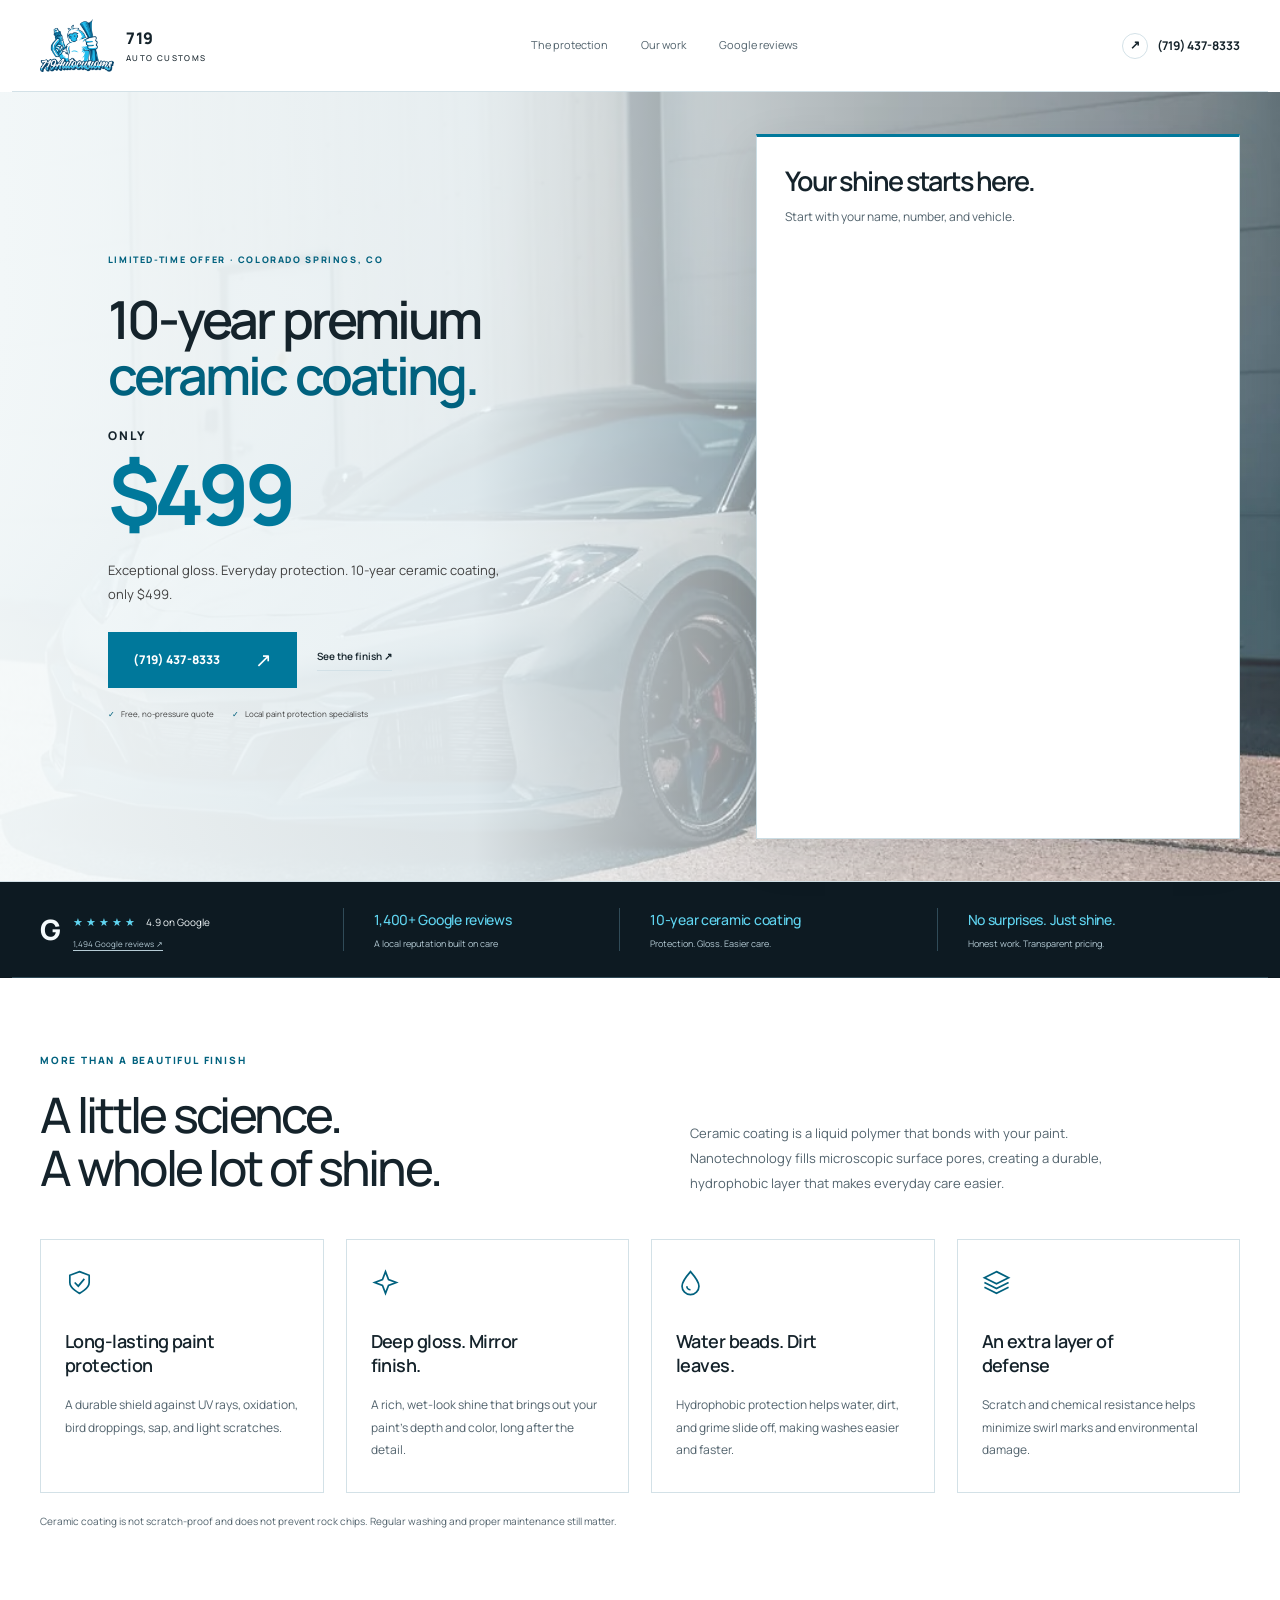
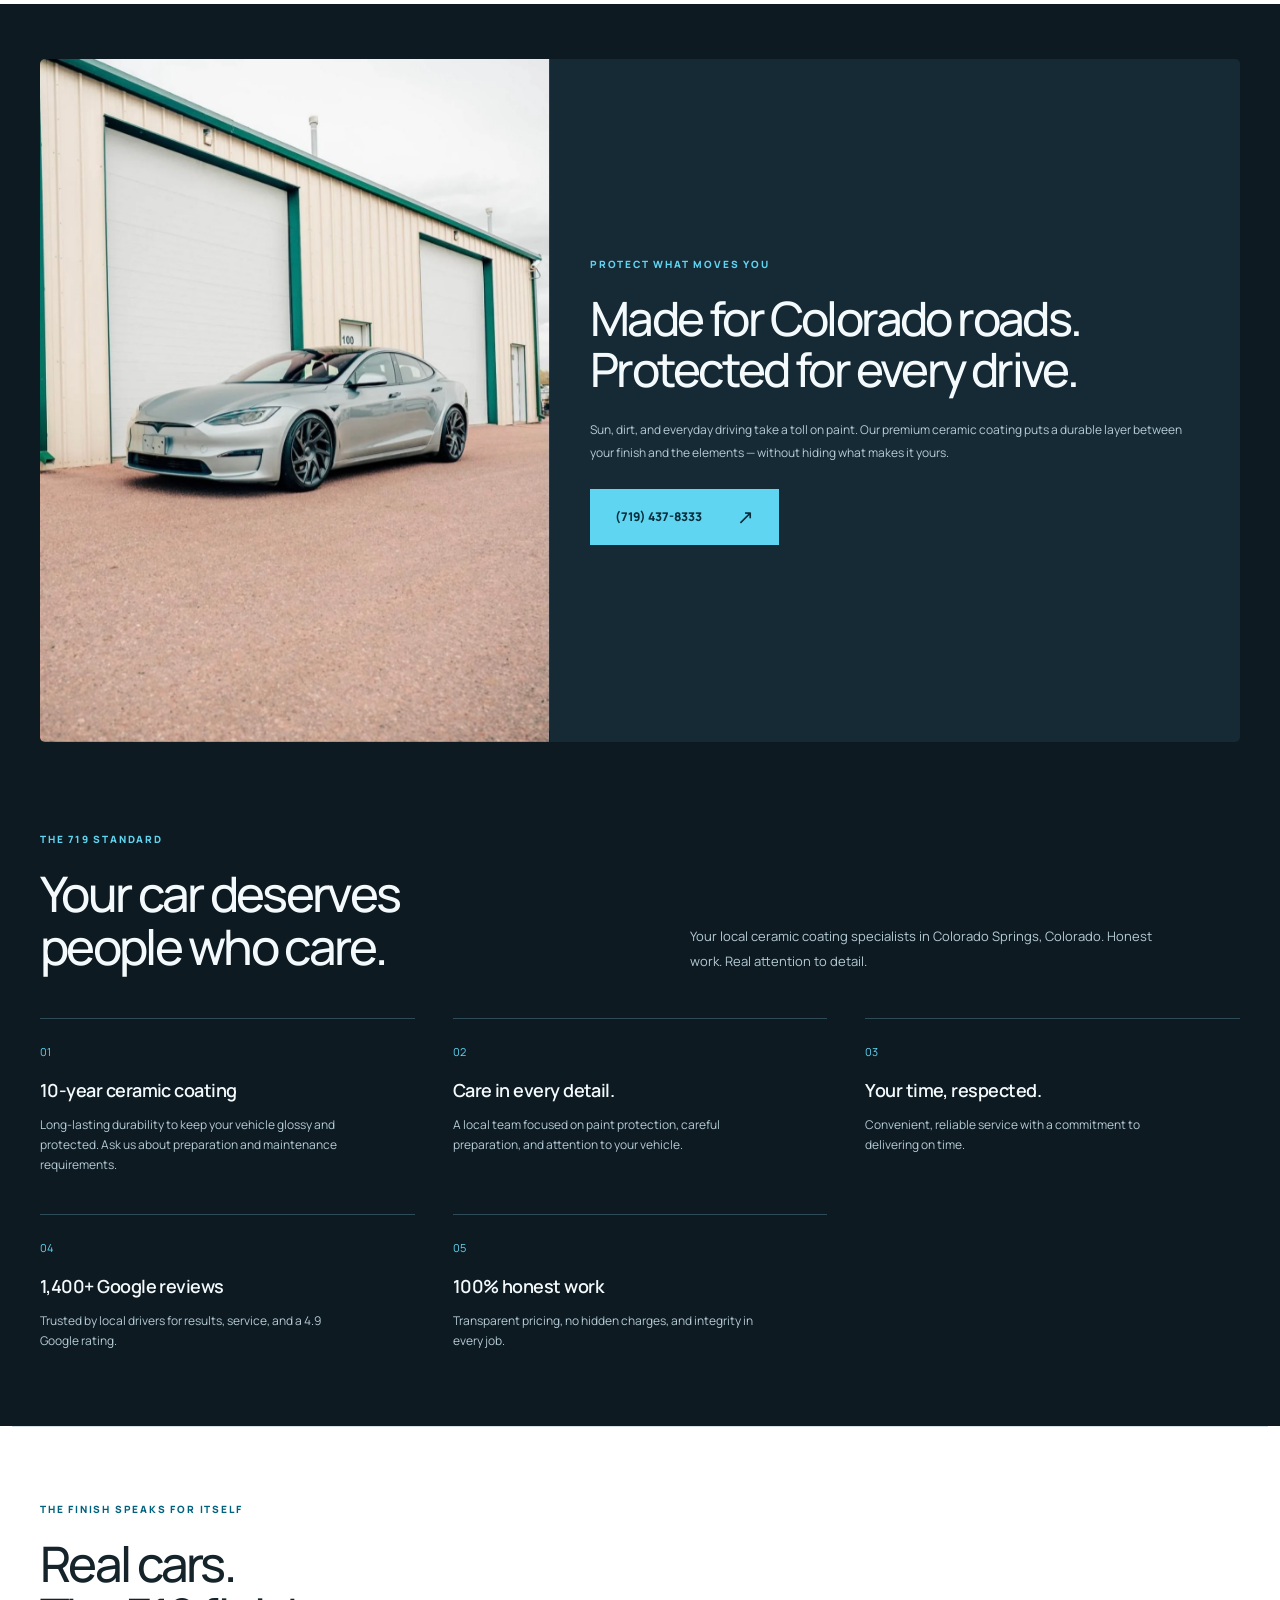
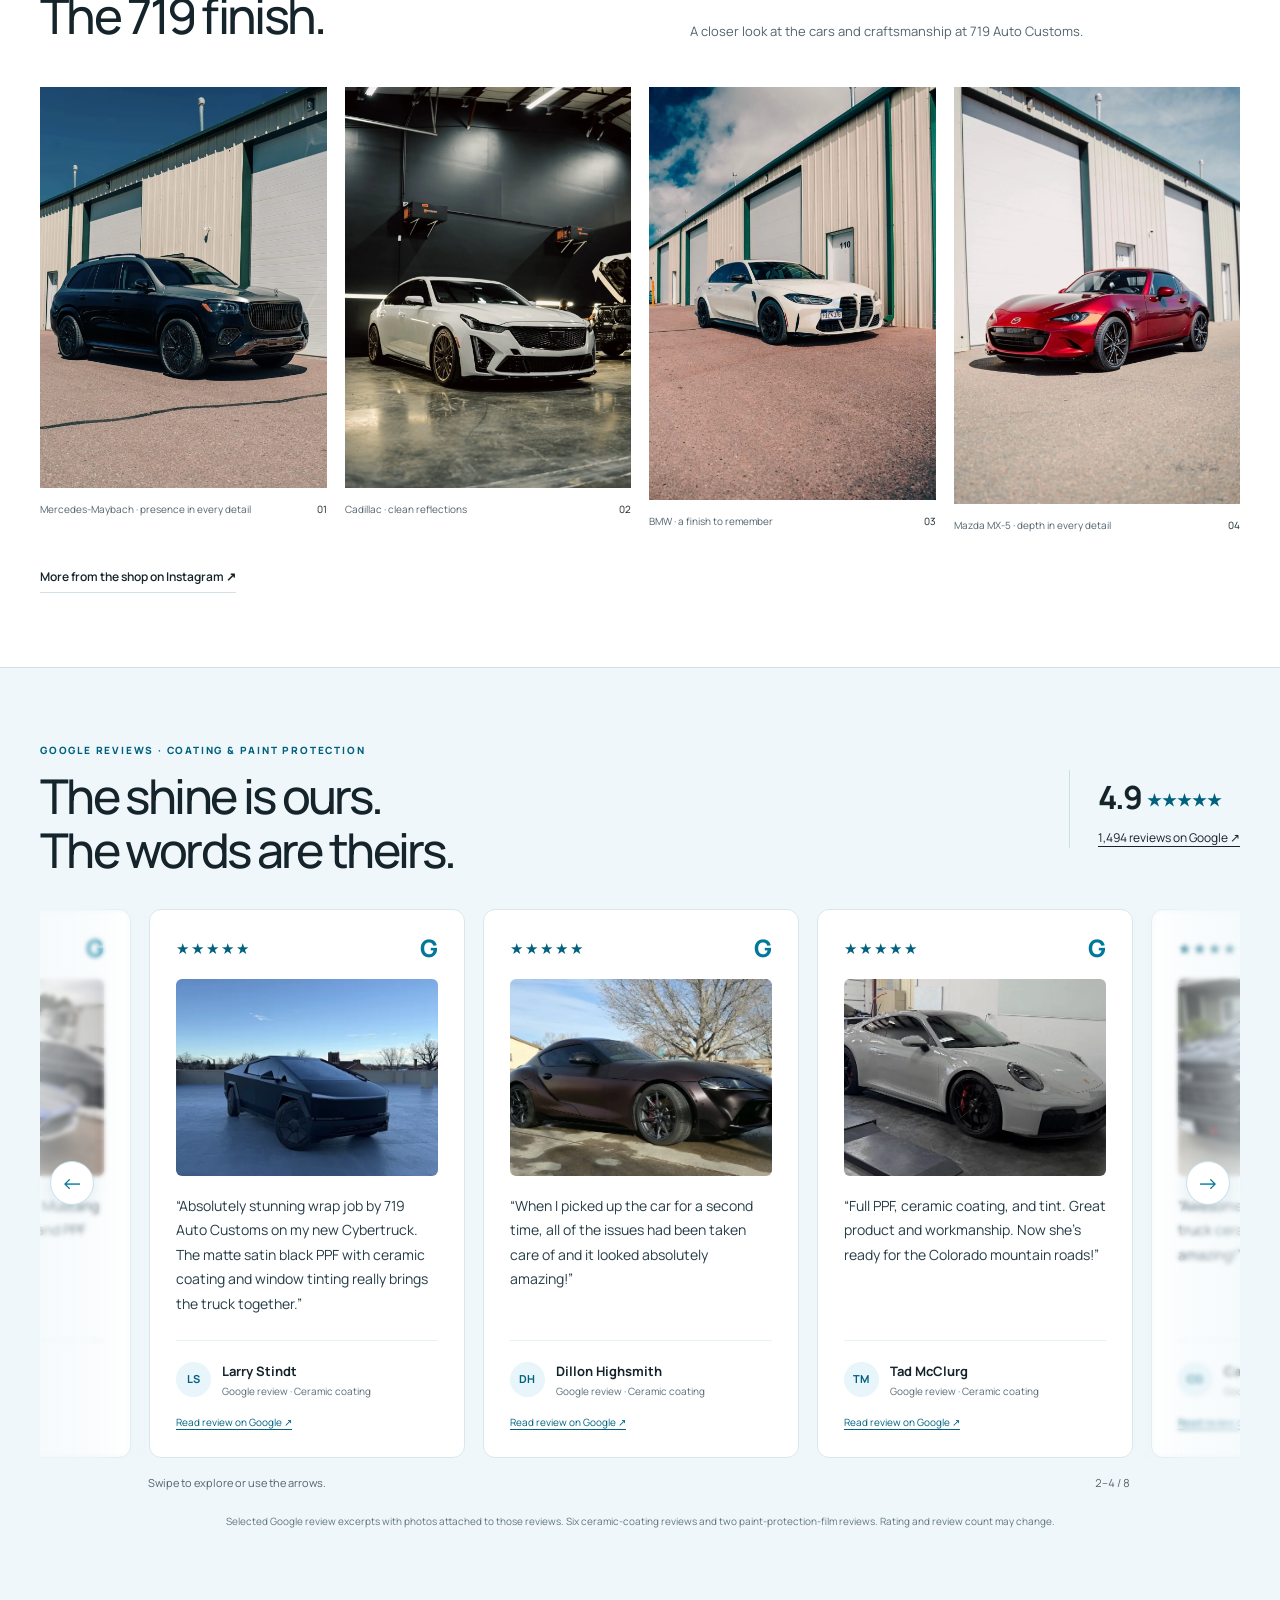
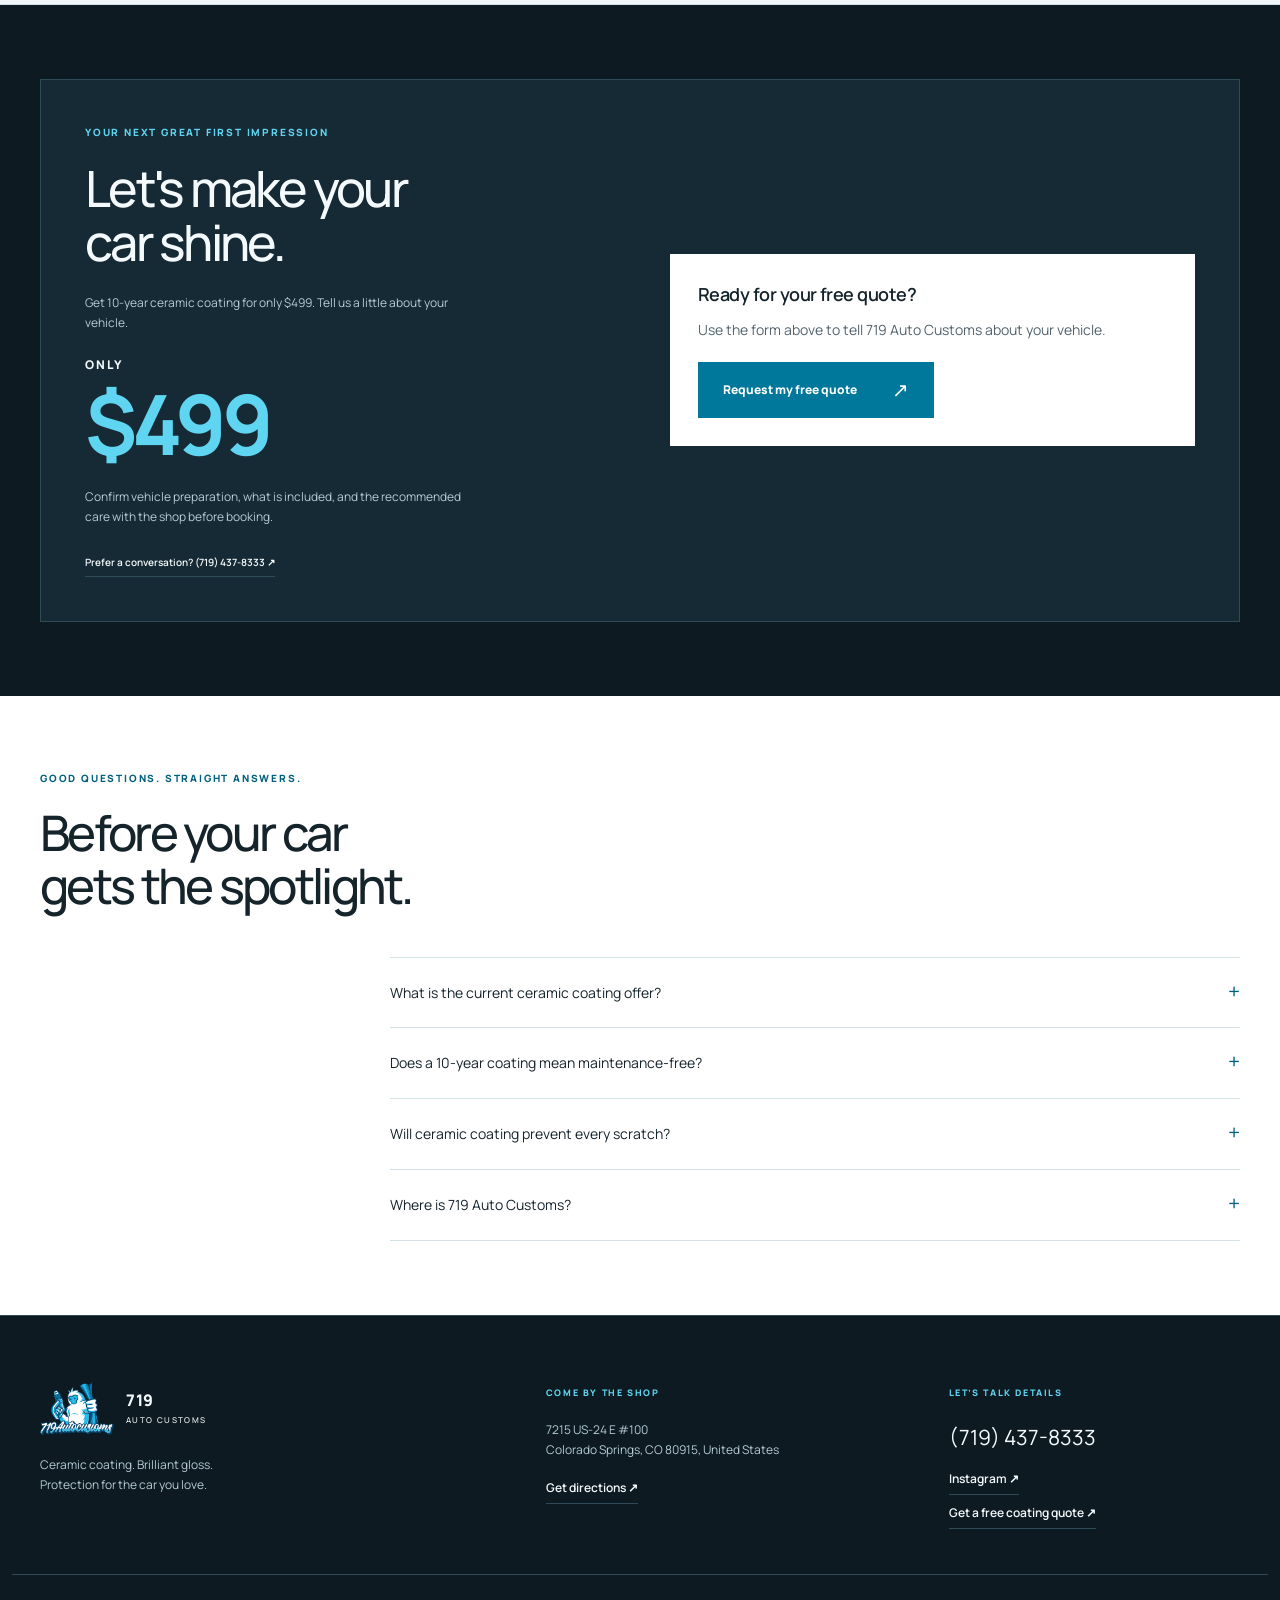
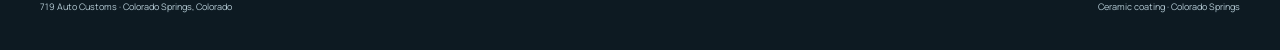
==== commit b1c027f2: "Connect 719 LeadConnector form and supplied Google tracking" ====
--- a/index.html
+++ b/index.html
@@ -2,6 +2,21 @@
 <html lang="en">
 <head>
   <meta charset="UTF-8">
+  <!-- Google Tag Manager -->
+  <script>(function(w,d,s,l,i){w[l]=w[l]||[];w[l].push({'gtm.start':
+  new Date().getTime(),event:'gtm.js'});var f=d.getElementsByTagName(s)[0],
+  j=d.createElement(s),dl=l!='dataLayer'?'&l='+l:'';j.async=true;j.src=
+  'https://www.googletagmanager.com/gtm.js?id='+i+dl;f.parentNode.insertBefore(j,f);
+  })(window,document,'script','dataLayer','GTM-WHZLPNRQ');</script>
+  <!-- End Google Tag Manager -->
+  <!-- Google tag (gtag.js) -->
+  <script async src="https://www.googletagmanager.com/gtag/js?id=AW-11364267259"></script>
+  <script>
+  window.dataLayer = window.dataLayer || [];
+  function gtag(){dataLayer.push(arguments);}
+  gtag('js', new Date());
+  gtag('config', 'AW-11364267259');
+  </script>
   <meta name="viewport" content="width=device-width, initial-scale=1">
   <meta name="description" content="10-year ceramic coating for only $499 at 719 Auto Customs in Colorado Springs. Explore genuine Google reviews, our work, and paint protection benefits.">
   <meta name="robots" content="noindex, nofollow">
@@ -19,6 +34,10 @@
   <script src="review-variants.js" defer></script>
 </head>
 <body class="variant-f customs-page">
+  <!-- Google Tag Manager (noscript) -->
+  <noscript><iframe src="https://www.googletagmanager.com/ns.html?id=GTM-WHZLPNRQ"
+  height="0" width="0" style="display:none;visibility:hidden"></iframe></noscript>
+  <!-- End Google Tag Manager (noscript) -->
   <a class="skip-link" href="#main">Skip to content</a>
   <header class="site-header container">
     <a class="brand" href="#" aria-label="719 Auto Customs home">
@@ -43,17 +62,30 @@
           <div class="hero-buttons"><a class="button" href="tel:+17194378333">(719) 437-8333 <span aria-hidden="true">↗</span></a><a class="text-link" href="#portfolio">See the finish <span aria-hidden="true">↗</span></a></div>
           <div class="hero-assurance"><span>Free, no-pressure quote</span><span>Local paint protection specialists</span></div>
         </div>
-        <aside class="daylight-card" aria-labelledby="hero-quote-title">
+        <aside id="hero-quote" class="daylight-card" aria-labelledby="hero-quote-title" tabindex="-1">
           <h2 id="hero-quote-title">Your shine starts here.</h2>
           <p>Start with your name, number, and vehicle.</p>
-          <form class="quote-form" method="dialog" aria-label="Hero ceramic coating quote preview" aria-describedby="preview-note-0">
-            <label for="name-0">Full Name <span aria-hidden="true">*</span><input id="name-0" name="name" autocomplete="name" placeholder="Full name" required maxlength="100"></label>
-            <label for="phone-0">Phone <span aria-hidden="true">*</span><input id="phone-0" name="phone" type="tel" autocomplete="tel" placeholder="Phone number" required maxlength="30"></label>
-            <label for="vehicle-0">Car Details <span aria-hidden="true">*</span><input id="vehicle-0" name="vehicle" placeholder="Vehicle year / make / model" required maxlength="160"></label>
-            <button class="button" type="submit">Request my free quote <span aria-hidden="true">↗</span></button>
-            <p class="form-note" id="preview-note-0">Design preview only. Requests are not sent or saved.</p>
-            <p class="form-status" role="status" tabindex="-1" hidden></p>
-          </form>
+          <iframe
+            class="ghl-form-frame"
+            src="https://api.leadconnectorhq.com/widget/form/oYZgIVmRdXh5I9xnMYt8"
+            style="width:100%;height:100%;border:none;border-radius:3px"
+            id="inline-oYZgIVmRdXh5I9xnMYt8"
+            data-layout="{'id':'INLINE'}"
+            data-trigger-type="alwaysShow"
+            data-trigger-value=""
+            data-activation-type="alwaysActivated"
+            data-activation-value=""
+            data-deactivation-type="neverDeactivate"
+            data-deactivation-value=""
+            data-form-name="Ceramic Coating ($499 - Google)"
+            data-height="undefined"
+            data-layout-iframe-id="inline-oYZgIVmRdXh5I9xnMYt8"
+            data-form-id="oYZgIVmRdXh5I9xnMYt8"
+            data-cookie-consent="true"
+            data-cookie-consent-provider="auto"
+            title="Ceramic Coating ($499 - Google)"
+          ></iframe>
+          <script src="https://link.msgsndr.com/js/form_embed.js"></script>
         </aside>
       </div>
     </section>
@@ -180,15 +212,10 @@
       <section id="quote" class="section container" aria-labelledby="quote-title">
         <div class="quote-layout">
           <div class="quote-copy"><span class="eyebrow">YOUR NEXT GREAT FIRST IMPRESSION</span><h2 id="quote-title">Let's make your<br>car shine.</h2><p>Get 10-year ceramic coating for only $499. Tell us a little about your vehicle.</p><div class="discount-offer"><span>ONLY</span><strong>$499</strong></div><p>Confirm vehicle preparation, what is included, and the recommended care with the shop before booking.</p><a class="text-link" href="tel:+17194378333">Prefer a conversation? (719) 437-8333 ↗</a></div>
-          <div class="ghl-quote">
-            <form class="quote-form" method="dialog" aria-label="Lower ceramic coating quote preview" aria-describedby="preview-note-1">
-            <label for="name-1">Full Name <span aria-hidden="true">*</span><input id="name-1" name="name" autocomplete="name" placeholder="Full name" required maxlength="100"></label>
-            <label for="phone-1">Phone <span aria-hidden="true">*</span><input id="phone-1" name="phone" type="tel" autocomplete="tel" placeholder="Phone number" required maxlength="30"></label>
-            <label for="vehicle-1">Car Details <span aria-hidden="true">*</span><input id="vehicle-1" name="vehicle" placeholder="Vehicle year / make / model" required maxlength="160"></label>
-            <button class="button" type="submit">Request my free quote <span aria-hidden="true">↗</span></button>
-            <p class="form-note" id="preview-note-1">Design preview only. Requests are not sent or saved.</p>
-            <p class="form-status" role="status" tabindex="-1" hidden></p>
-          </form>
+          <div class="quote-cta">
+            <h3>Ready for your free quote?</h3>
+            <p>Use the form above to tell 719 Auto Customs about your vehicle.</p>
+            <a class="button" href="#hero-quote">Request my free quote <span aria-hidden="true">↗</span></a>
           </div>
         </div>
       </section>
@@ -209,9 +236,9 @@
     <div class="container footer-grid">
       <div><a class="brand" href="#"><img src="assets/logo.png" alt="719 Auto Customs logo" width="60" height="60"><span>719<small>AUTO CUSTOMS</small></span></a><p>Ceramic coating. Brilliant gloss.<br>Protection for the car you love.</p></div>
       <div><span class="eyebrow">COME BY THE SHOP</span><address>7215 US-24 E #100<br>Colorado Springs, CO 80915, United States</address><a class="text-link" href="https://www.google.com/maps/dir/?api=1&amp;destination=719+Auto+Customs%2C+7215+US-24+%23100%2C+Colorado+Springs%2C+CO+80915" target="_blank" rel="noopener noreferrer">Get directions ↗</a></div>
-      <div><span class="eyebrow">LET’S TALK DETAILS</span><a class="footer-phone" href="tel:+17194378333">(719) 437-8333</a><a class="text-link" href="https://www.instagram.com/719autocustoms/" target="_blank" rel="noopener noreferrer">Instagram ↗</a><a class="text-link" href="https://www.719autocustoms.com/contact-us#ContactUsForm">Get a free coating quote ↗</a></div>
-    </div>
-    <div class="container footer-bottom"><span>719 Auto Customs · Colorado Springs, Colorado</span><span>Ceramic coating · Local design preview</span></div>
+      <div><span class="eyebrow">LET’S TALK DETAILS</span><a class="footer-phone" href="tel:+17194378333">(719) 437-8333</a><a class="text-link" href="https://www.instagram.com/719autocustoms/" target="_blank" rel="noopener noreferrer">Instagram ↗</a><a class="text-link" href="#hero-quote">Get a free coating quote ↗</a></div>
+    </div>
+    <div class="container footer-bottom"><span>719 Auto Customs · Colorado Springs, Colorado</span><span>Ceramic coating · Colorado Springs</span></div>
   </footer>
 </body>
 </html>
--- a/brand.css
+++ b/brand.css
@@ -149,11 +149,11 @@
 }
 
 body.customs-page .brand img { width: 74px; height: 54px; border-radius: 0; }
-body.customs-page .quote-form { --bg: #fff; --text: #15232b; --muted: #52636d; --line: #d3e1e7; --accent: #00789b; --on-accent: #fff; color: var(--text); }
-body.customs-page .quote-form input { font-size: 16px; background: #f1f5f7; min-height: 48px; }
-body.customs-page .quote-form .button { text-align: left; background: #00789b; color: #fff; }
-body.customs-page .quote-form .button:hover { background: #005d79; }
-body.customs-page .form-note { margin: 0; }
+body.customs-page .ghl-form-frame { min-height: 560px; }
+body.customs-page .quote-cta { min-width: 0; align-self: center; padding: 28px; background: #fff; color: #15232b; }
+body.customs-page .quote-cta p { margin-block: 12px 20px; color: #52636d; }
+body.customs-page .quote-cta .button { text-align: left; background: #00789b; color: #fff; }
+body.customs-page .quote-cta .button:hover { background: #005d79; }
 body.customs-page .daylight-copy h1 { font-size: clamp(36px, 4.1vw, 58px); }
 @media (max-width: 760px) {
   body.customs-page .brand img { width: 50px; height: 37px; }
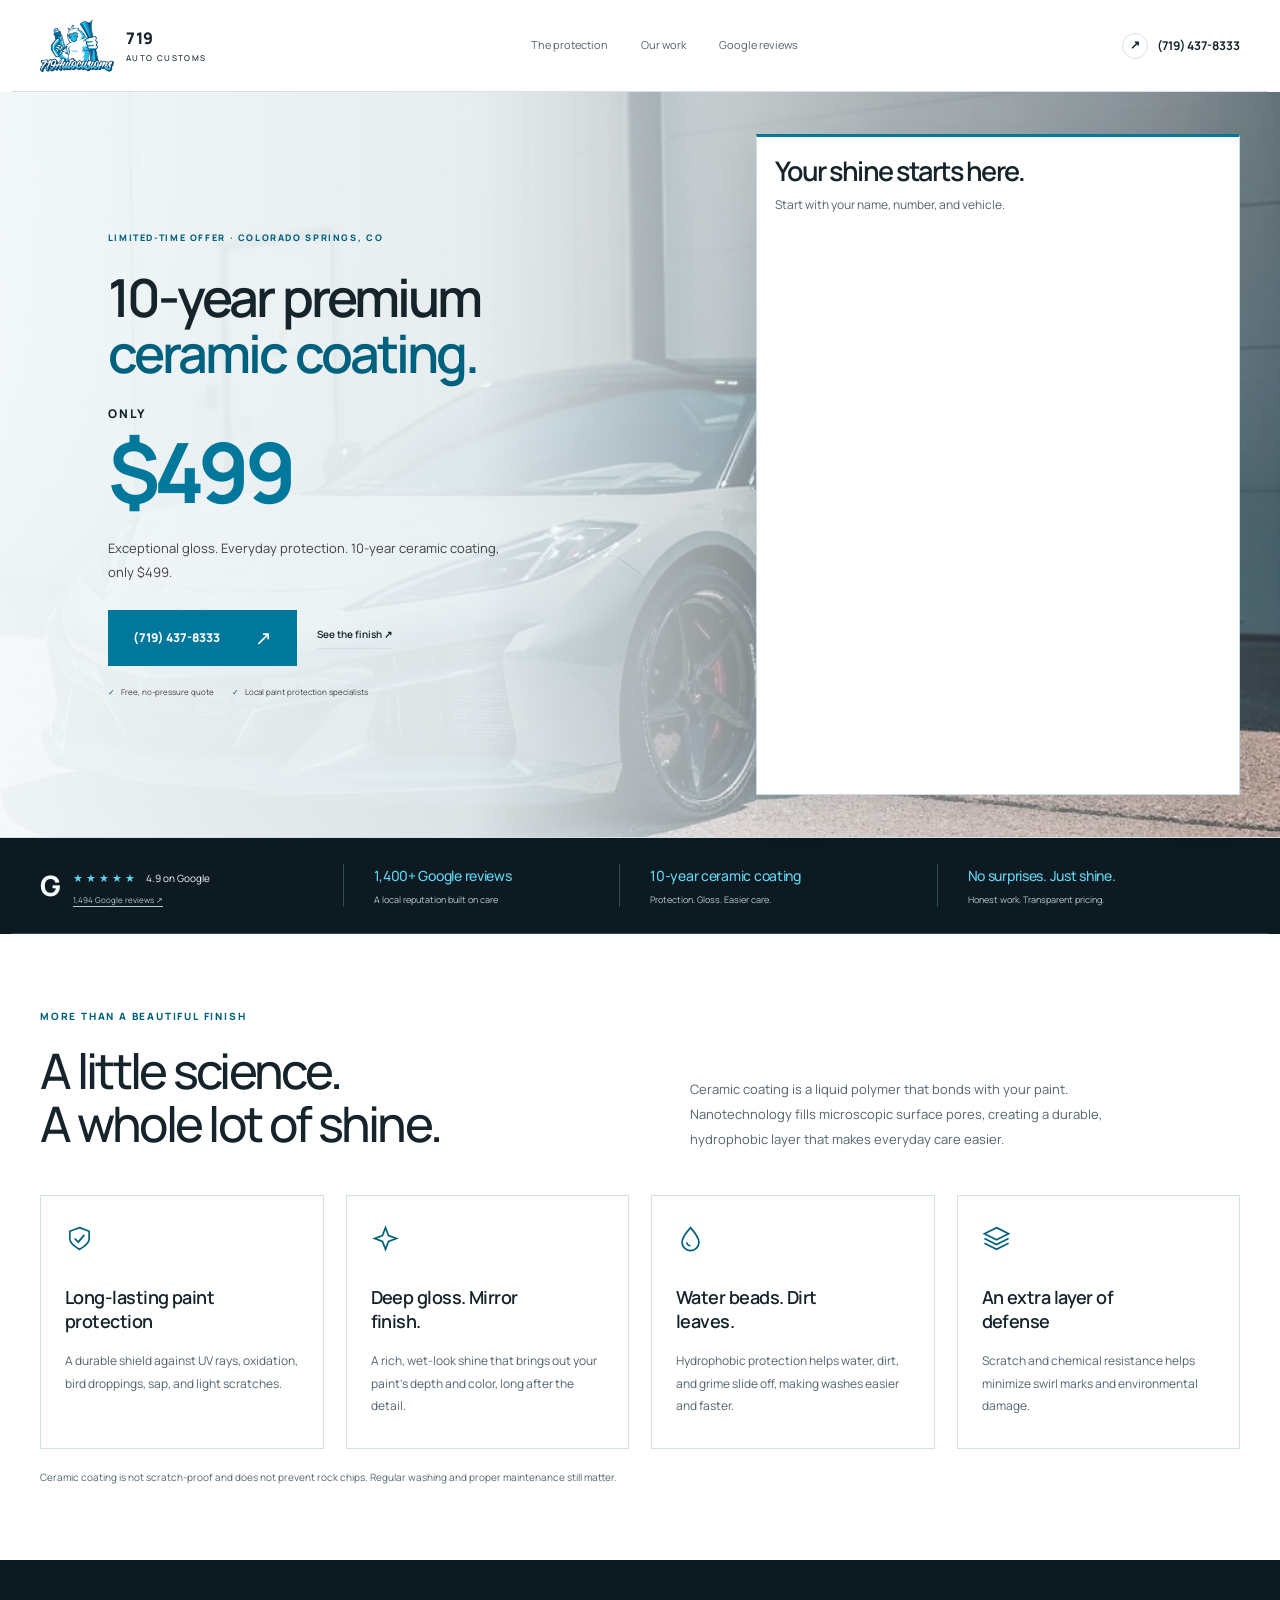
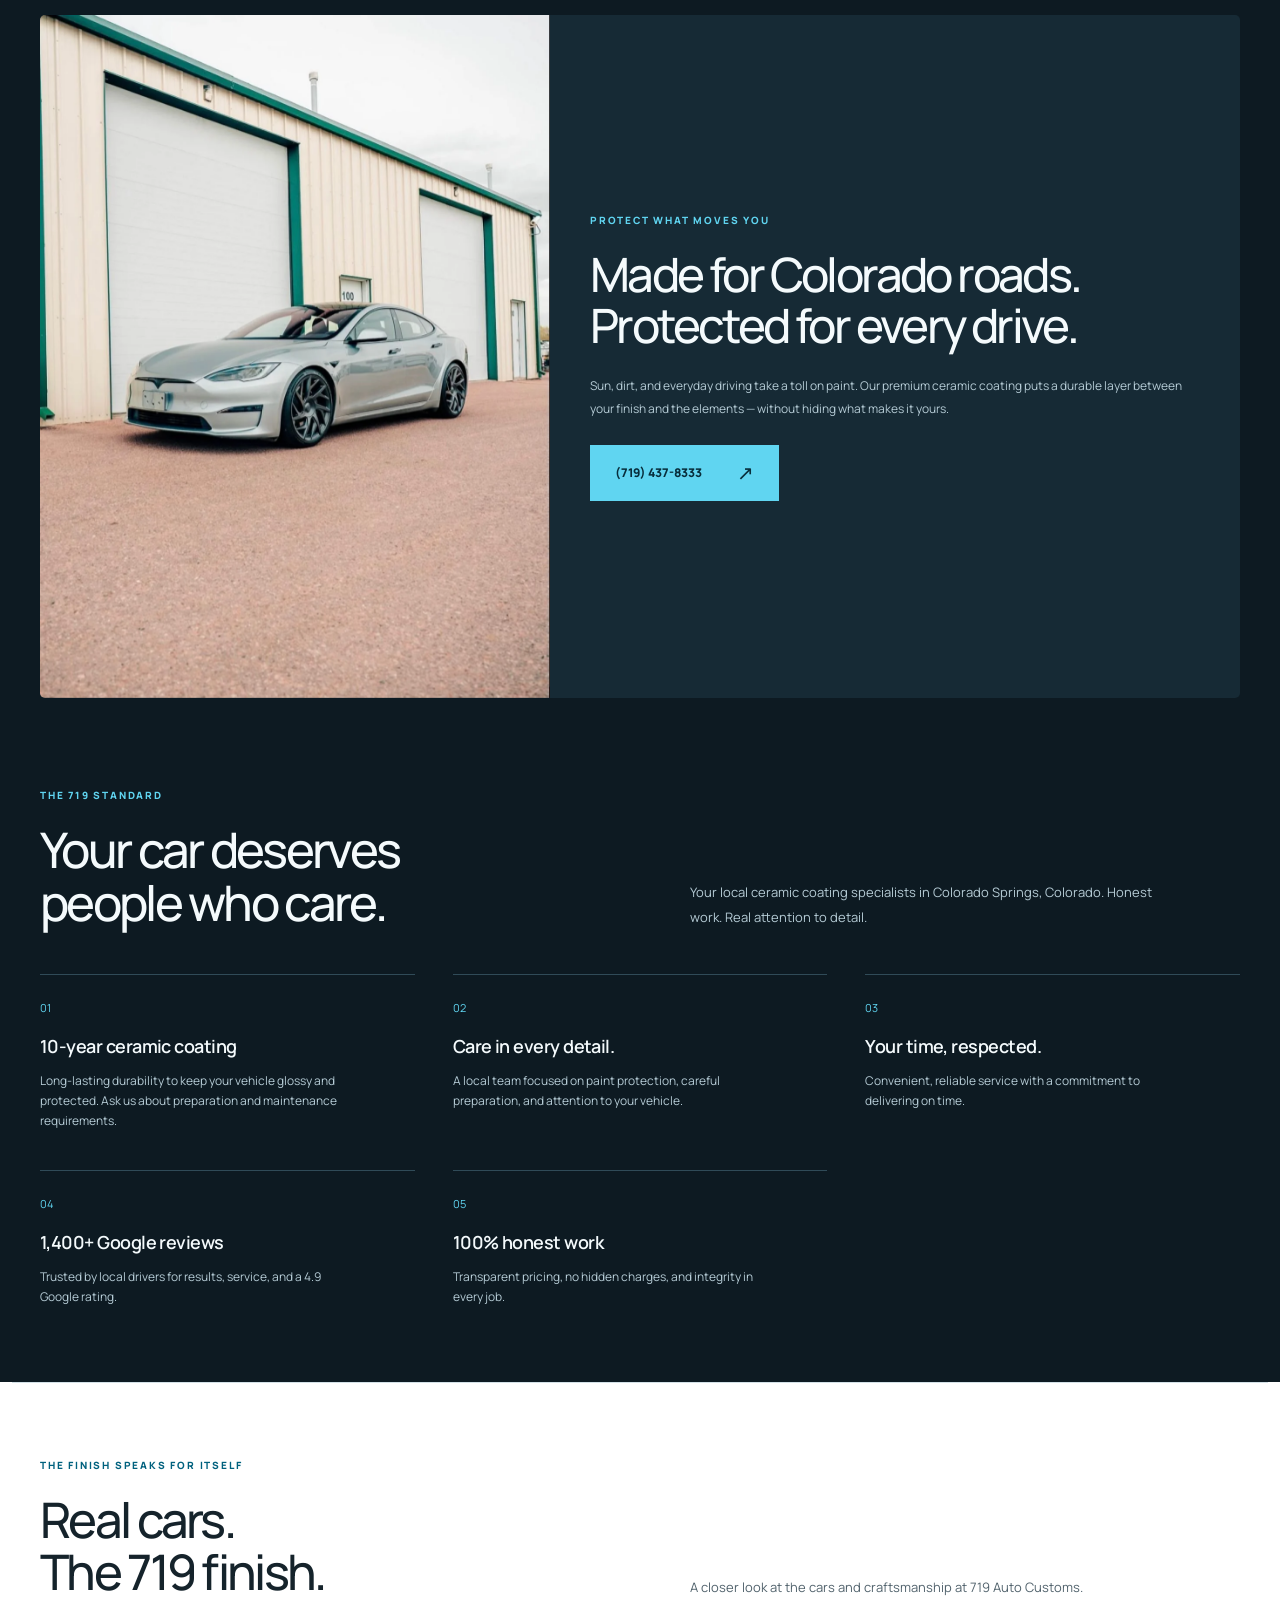
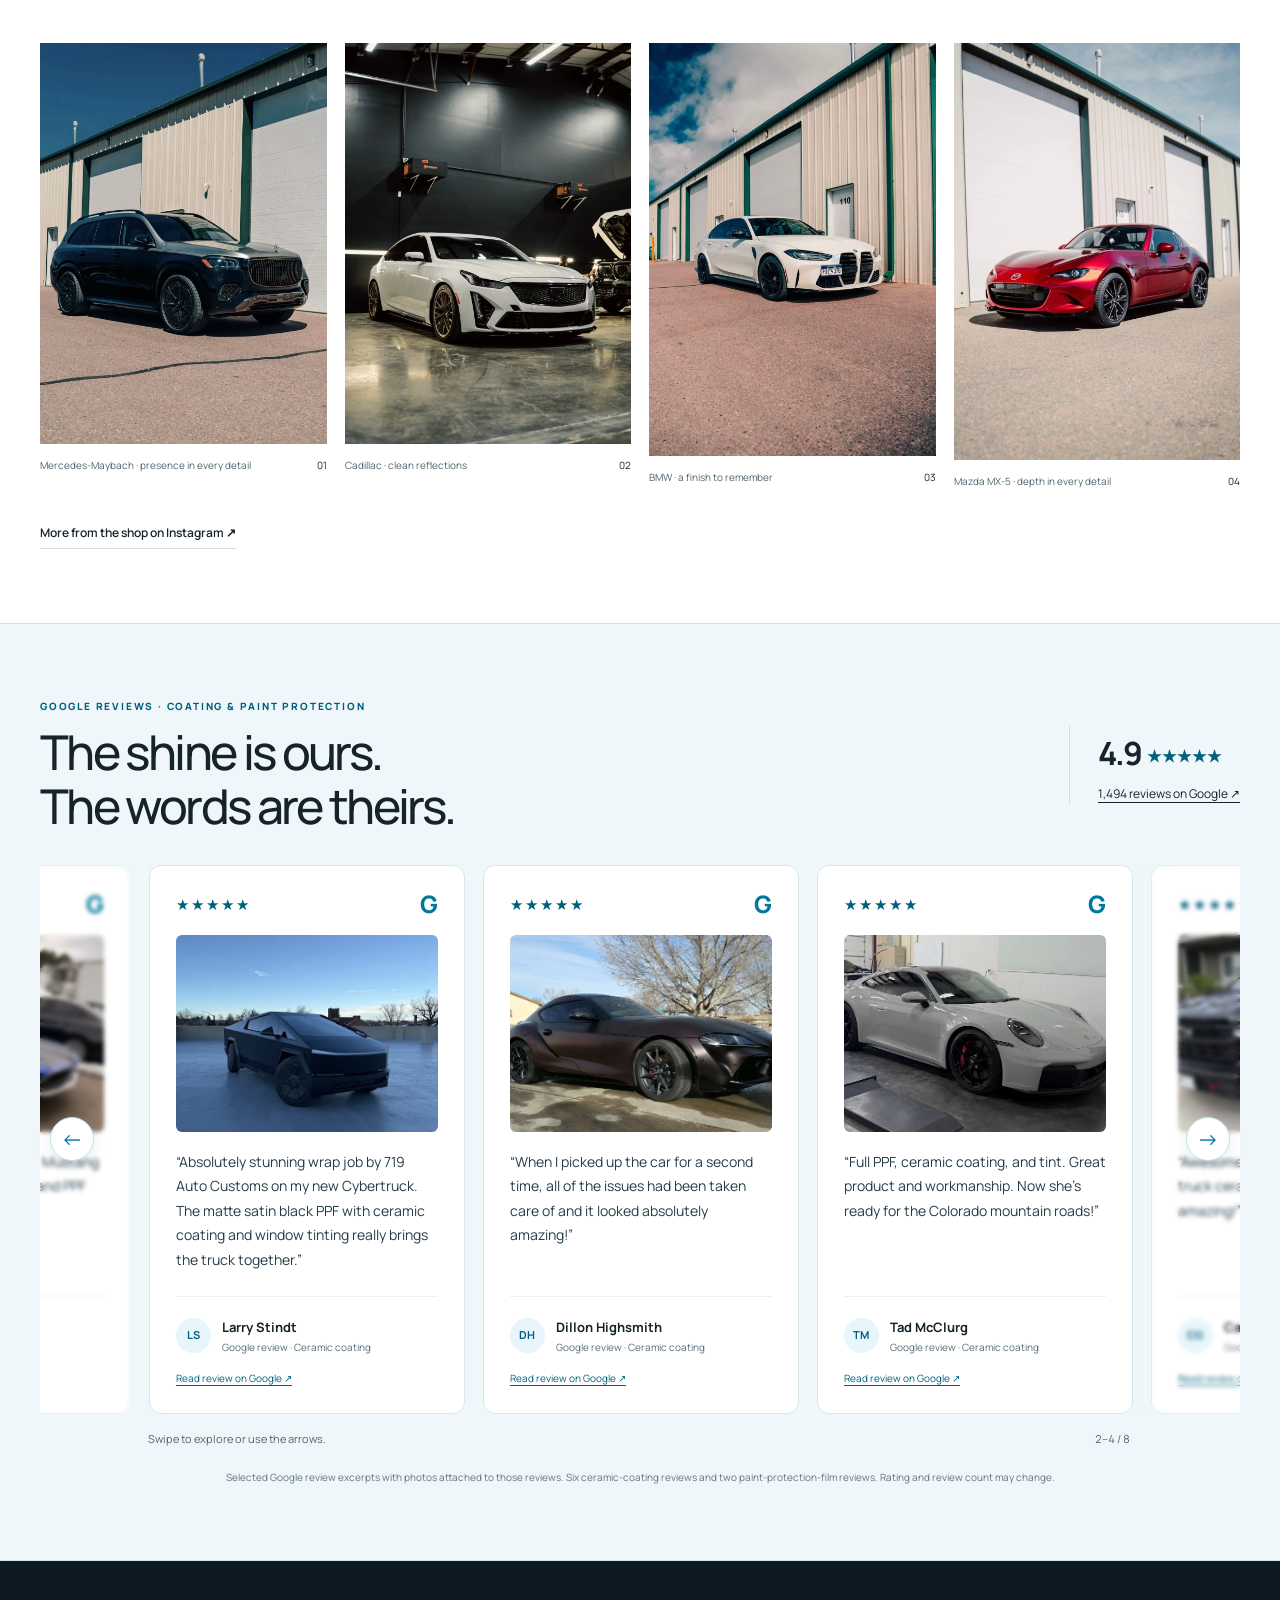
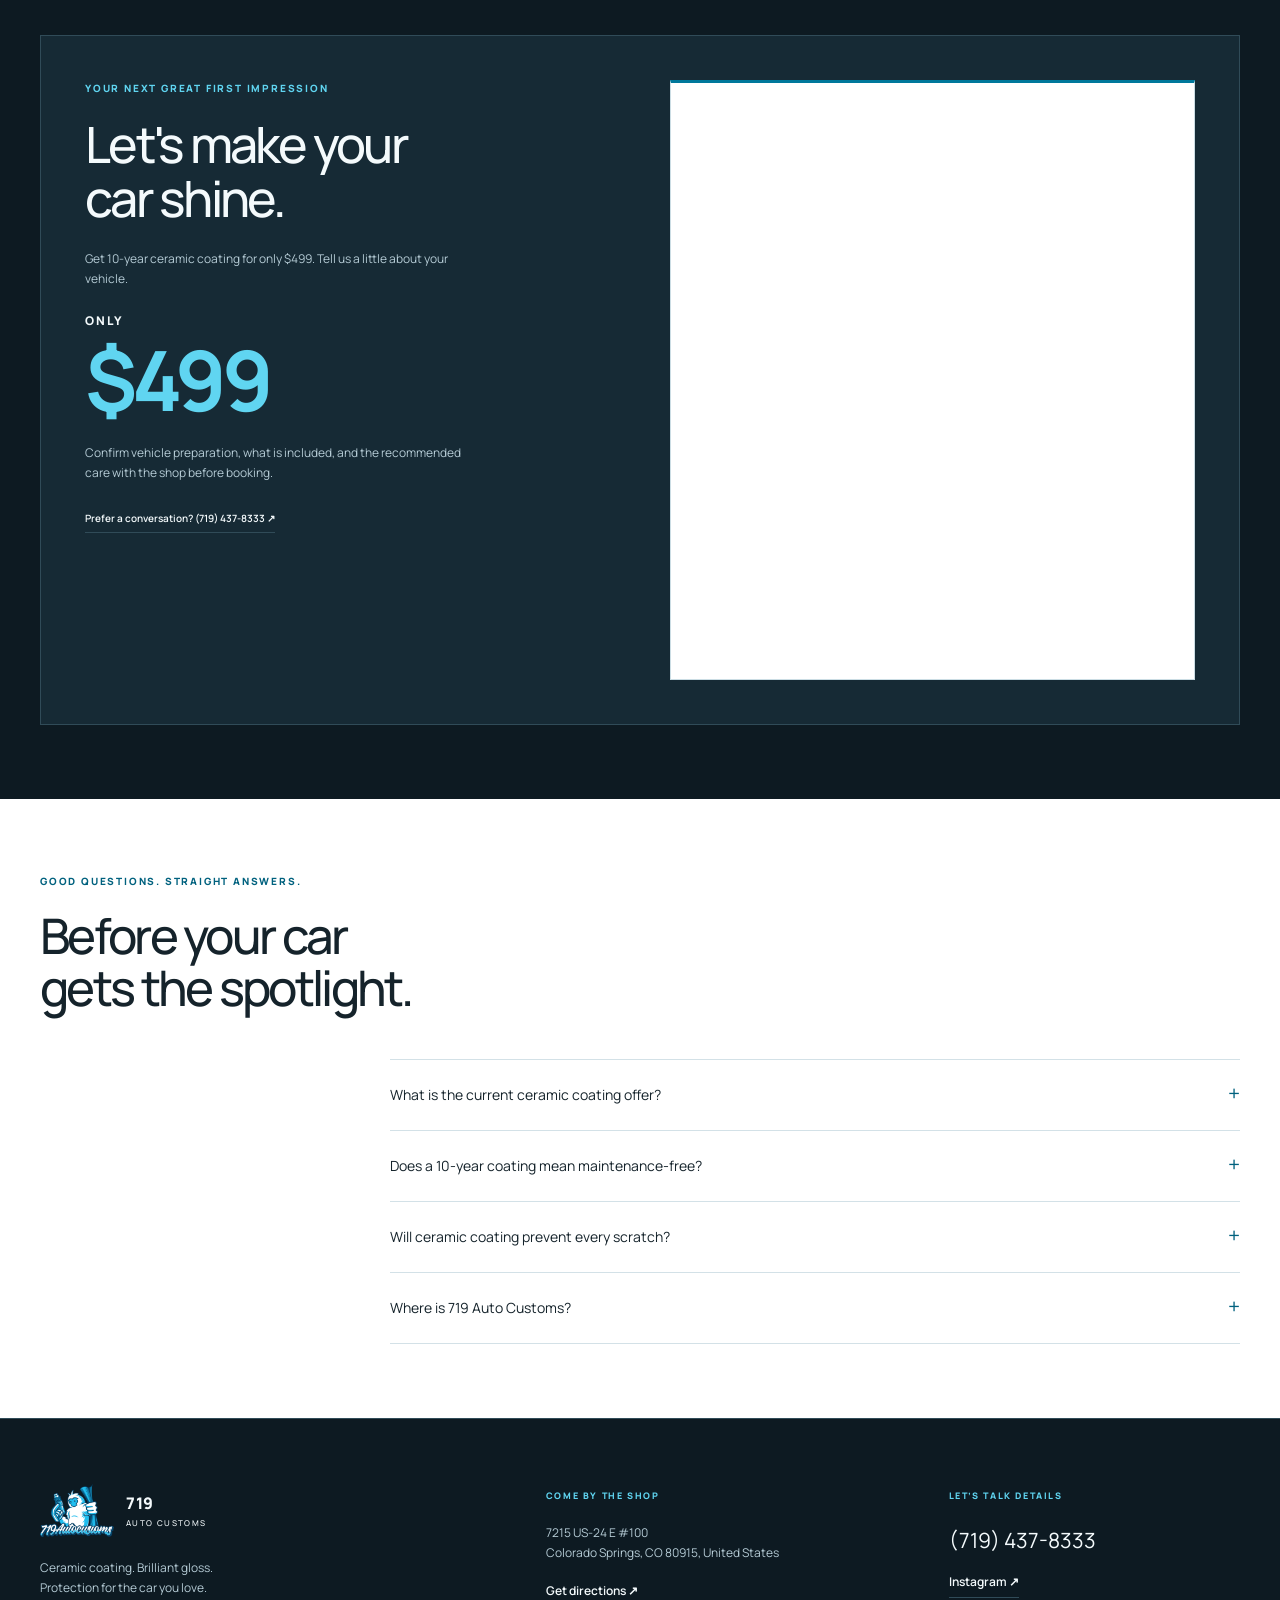
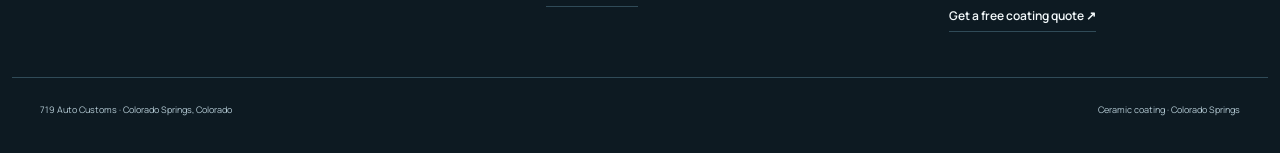
==== commit 475ad0e4: "Add second 719 quote form and remove forced card whitespace" ====
--- a/index.html
+++ b/index.html
@@ -67,6 +67,7 @@
           <p>Start with your name, number, and vehicle.</p>
           <iframe
             class="ghl-form-frame"
+            loading="eager"
             src="https://api.leadconnectorhq.com/widget/form/oYZgIVmRdXh5I9xnMYt8"
             style="width:100%;height:100%;border:none;border-radius:3px"
             id="inline-oYZgIVmRdXh5I9xnMYt8"
@@ -212,10 +213,28 @@
       <section id="quote" class="section container" aria-labelledby="quote-title">
         <div class="quote-layout">
           <div class="quote-copy"><span class="eyebrow">YOUR NEXT GREAT FIRST IMPRESSION</span><h2 id="quote-title">Let's make your<br>car shine.</h2><p>Get 10-year ceramic coating for only $499. Tell us a little about your vehicle.</p><div class="discount-offer"><span>ONLY</span><strong>$499</strong></div><p>Confirm vehicle preparation, what is included, and the recommended care with the shop before booking.</p><a class="text-link" href="tel:+17194378333">Prefer a conversation? (719) 437-8333 ↗</a></div>
-          <div class="quote-cta">
-            <h3>Ready for your free quote?</h3>
-            <p>Use the form above to tell 719 Auto Customs about your vehicle.</p>
-            <a class="button" href="#hero-quote">Request my free quote <span aria-hidden="true">↗</span></a>
+          <div class="ghl-quote">
+            <iframe
+              class="ghl-form-frame"
+              loading="eager"
+              src="https://api.leadconnectorhq.com/widget/form/oYZgIVmRdXh5I9xnMYt8"
+              style="width:100%;height:100%;border:none;border-radius:3px"
+              id="inline-oYZgIVmRdXh5I9xnMYt8-footer"
+              data-layout="{'id':'INLINE'}"
+              data-trigger-type="alwaysShow"
+              data-trigger-value=""
+              data-activation-type="alwaysActivated"
+              data-activation-value=""
+              data-deactivation-type="neverDeactivate"
+              data-deactivation-value=""
+              data-form-name="Ceramic Coating ($499 - Google)"
+              data-height="undefined"
+              data-layout-iframe-id="inline-oYZgIVmRdXh5I9xnMYt8-footer"
+              data-form-id="oYZgIVmRdXh5I9xnMYt8"
+              data-cookie-consent="true"
+              data-cookie-consent-provider="auto"
+              title="Ceramic Coating ($499 - Google)"
+            ></iframe>
           </div>
         </div>
       </section>
--- a/brand.css
+++ b/brand.css
@@ -19,8 +19,8 @@
 body.customs-page .daylight-backdrop { object-position: center 56%; }
 body.customs-page .daylight-hero::before { background: linear-gradient(90deg, #f7fcfdf5 0%, #f1f9fce8 37%, #e7f5f96e 70%, #edf6f833 100%); }
 body.customs-page .daylight-grid { gap: 60px; padding-block: 42px; }
-body.customs-page .daylight-card { border-color: #cbdde4; border-top: 3px solid var(--accent); padding: 28px; box-shadow: 0 15px 45px #092f3b1a; }
-body.customs-page .daylight-card > p { font-size: 12px; }
+body.customs-page .daylight-card { border-color: #cbdde4; border-top: 3px solid var(--accent); padding: 18px; box-shadow: 0 15px 45px #092f3b1a; }
+body.customs-page .daylight-card > p { font-size: 12px; margin: 8px 0 0; }
 body.customs-page .daylight-card .button { width: 100%; gap: 12px; }
 body.customs-page .daylight-dark,
 body.customs-page .site-footer {
@@ -71,8 +71,8 @@
 .review-author small { display: block; color: #596c78; font-size: 9px; }
 .review-source { font-size: 9px; color: #00617e; text-decoration: underline; text-underline-offset: 3px; margin-top: 18px; }
 body.customs-page .quote-layout { gap: 60px; padding: 44px; border-radius: 0; }
-body.customs-page .ghl-quote { padding: 24px; border: 1px solid #cbdde4; border-top: 3px solid #00789b; }
-body.customs-page .ghl-form-frame { min-height: 0; border-radius: 4px; }
+body.customs-page .ghl-quote { padding: 18px; border: 1px solid #cbdde4; border-top: 3px solid #00789b; }
+body.customs-page .ghl-form-frame { min-height: 560px; border-radius: 4px; }
 body.customs-page .faq-list p a { text-decoration: underline; text-underline-offset: 3px; }
 body.customs-page .site-footer { padding-bottom: 35px; }
 @media (max-width: 1100px) {
@@ -101,7 +101,6 @@
   body.customs-page .daylight-grid { gap: 26px; padding-block: 30px; }
   body.customs-page .daylight-backdrop { height: 365px; object-position: center 60%; }
   body.customs-page .daylight-hero::before { background: linear-gradient(90deg, #f7fcfdf2 0%, #f1f9fcd6 55%, #e7f5f999 100%); }
-  body.customs-page .daylight-card { padding: 24px 20px; }
   body.customs-page .daylight-card h2 { font-size: 26px; }
   body.customs-page .studio-trust { grid-template-columns: 1fr 1fr; }
   body.customs-page .studio-trust > div:nth-child(3) { padding-left: 0; }
@@ -115,7 +114,6 @@
   .reviews-toolbar > span { display: none; }
   .review-card { flex-basis: 86%; padding: 22px; }
   body.customs-page .quote-layout { padding: 26px 20px; gap: 30px; }
-  body.customs-page .ghl-quote { padding: 20px; }
 }
 @media (max-width: 380px) {
   body.customs-page .container { padding-inline: 16px; }
@@ -149,11 +147,7 @@
 }
 
 body.customs-page .brand img { width: 74px; height: 54px; border-radius: 0; }
-body.customs-page .ghl-form-frame { min-height: 560px; }
-body.customs-page .quote-cta { min-width: 0; align-self: center; padding: 28px; background: #fff; color: #15232b; }
-body.customs-page .quote-cta p { margin-block: 12px 20px; color: #52636d; }
-body.customs-page .quote-cta .button { text-align: left; background: #00789b; color: #fff; }
-body.customs-page .quote-cta .button:hover { background: #005d79; }
+body.customs-page .ghl-form-frame[data-iframe-resizer-initialized="true"] { min-height: 0; }
 body.customs-page .daylight-copy h1 { font-size: clamp(36px, 4.1vw, 58px); }
 @media (max-width: 760px) {
   body.customs-page .brand img { width: 50px; height: 37px; }
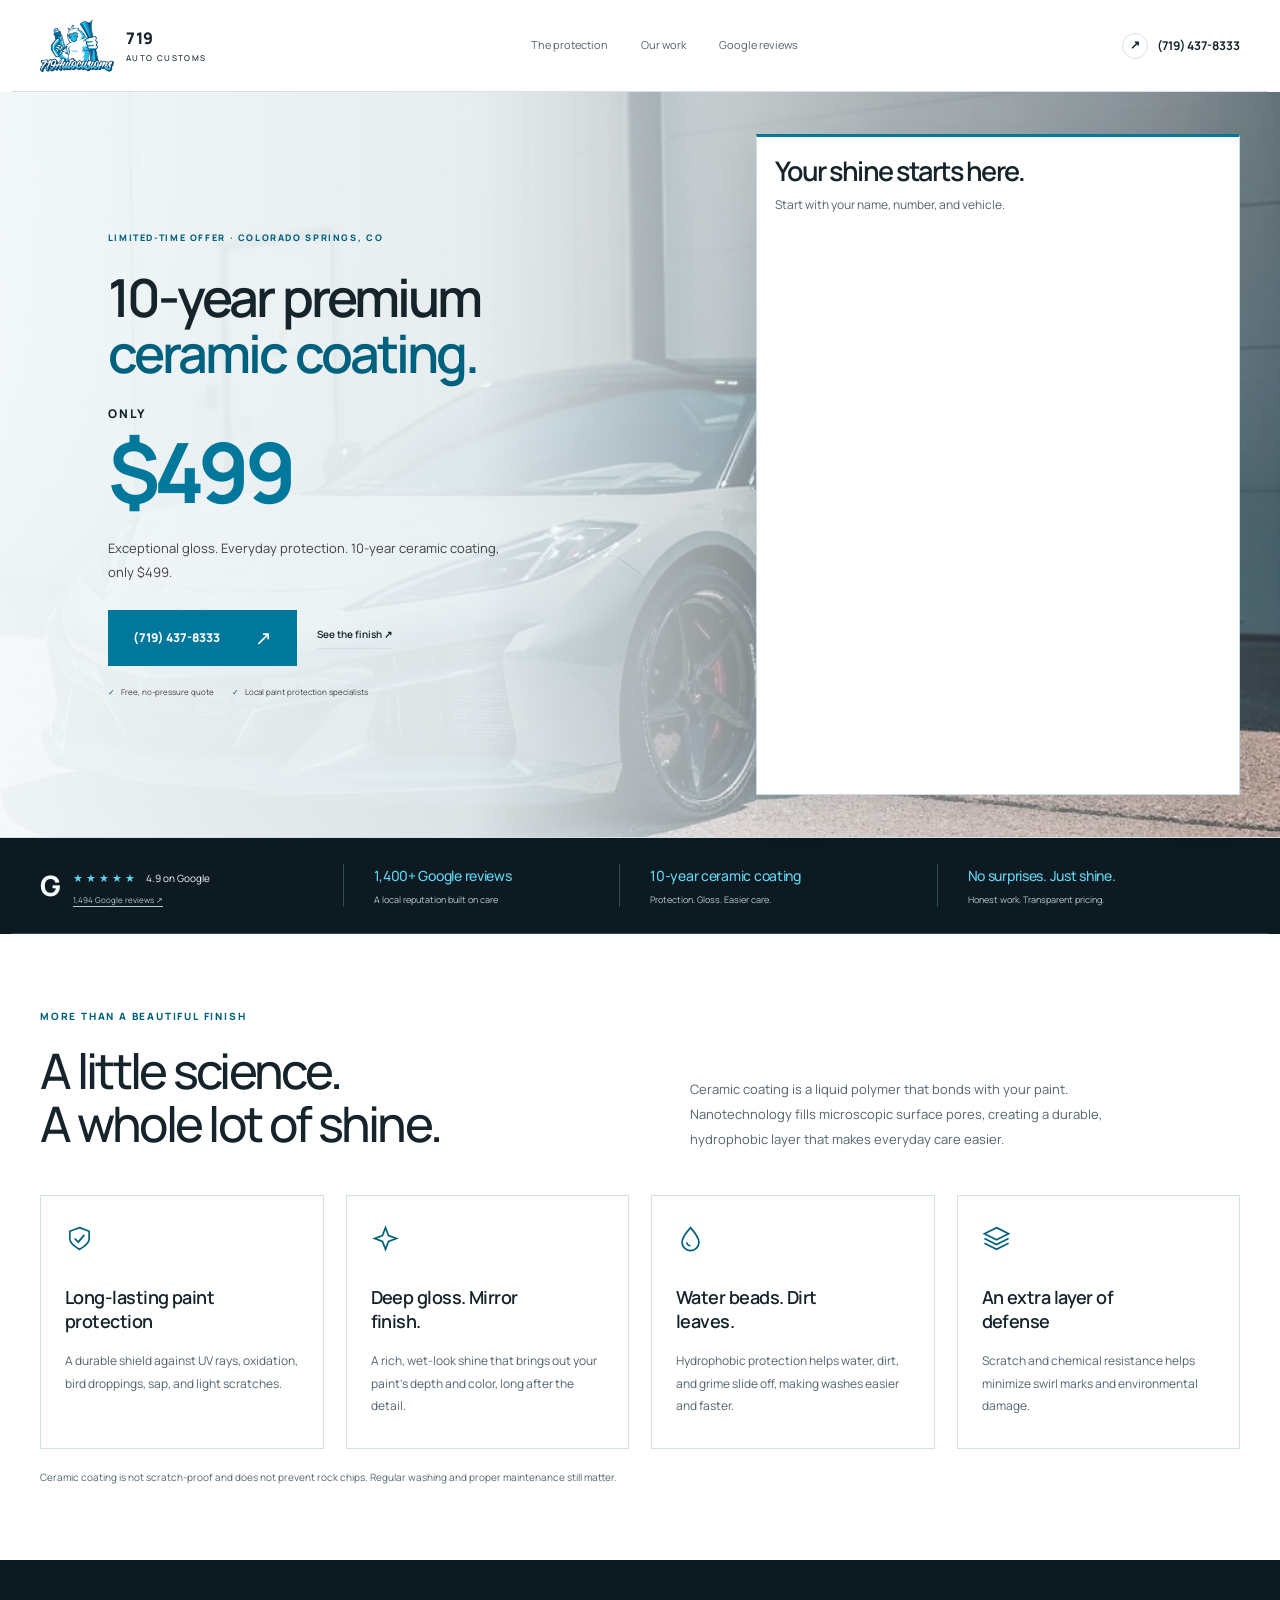
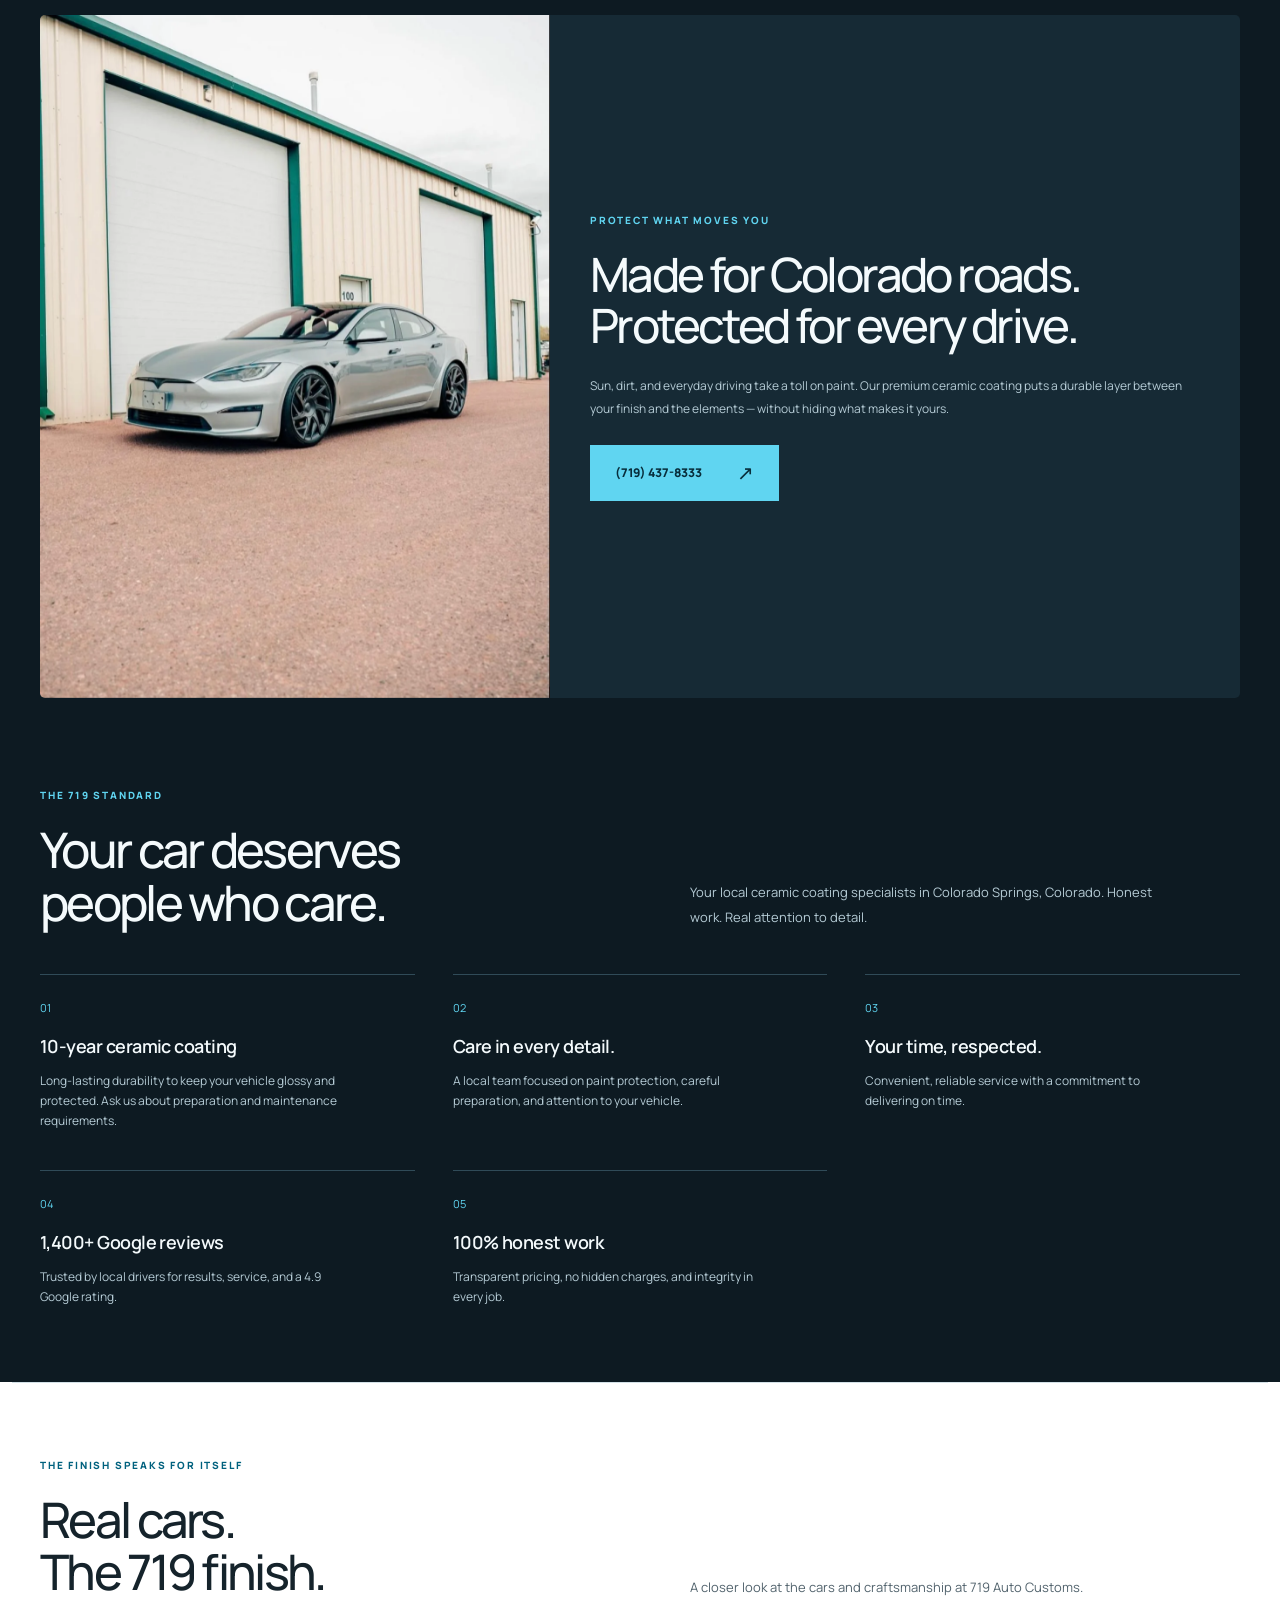
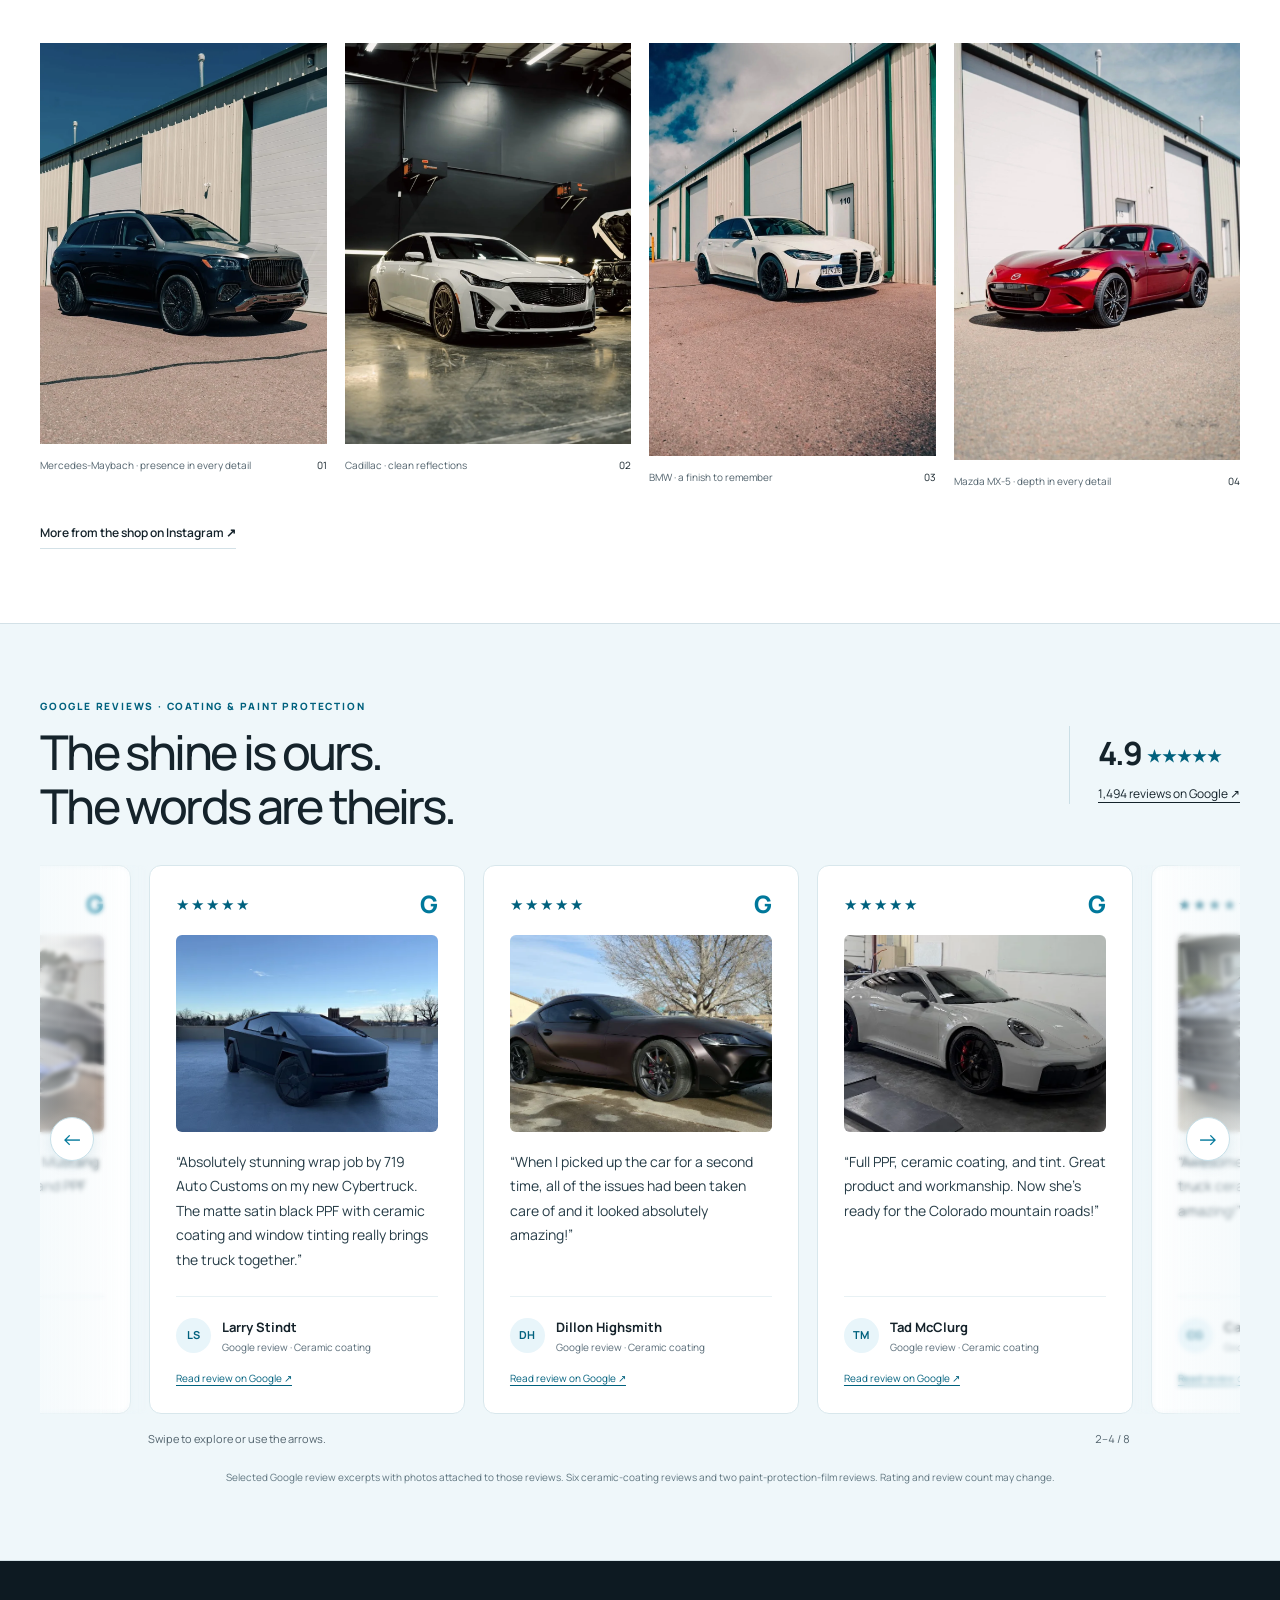
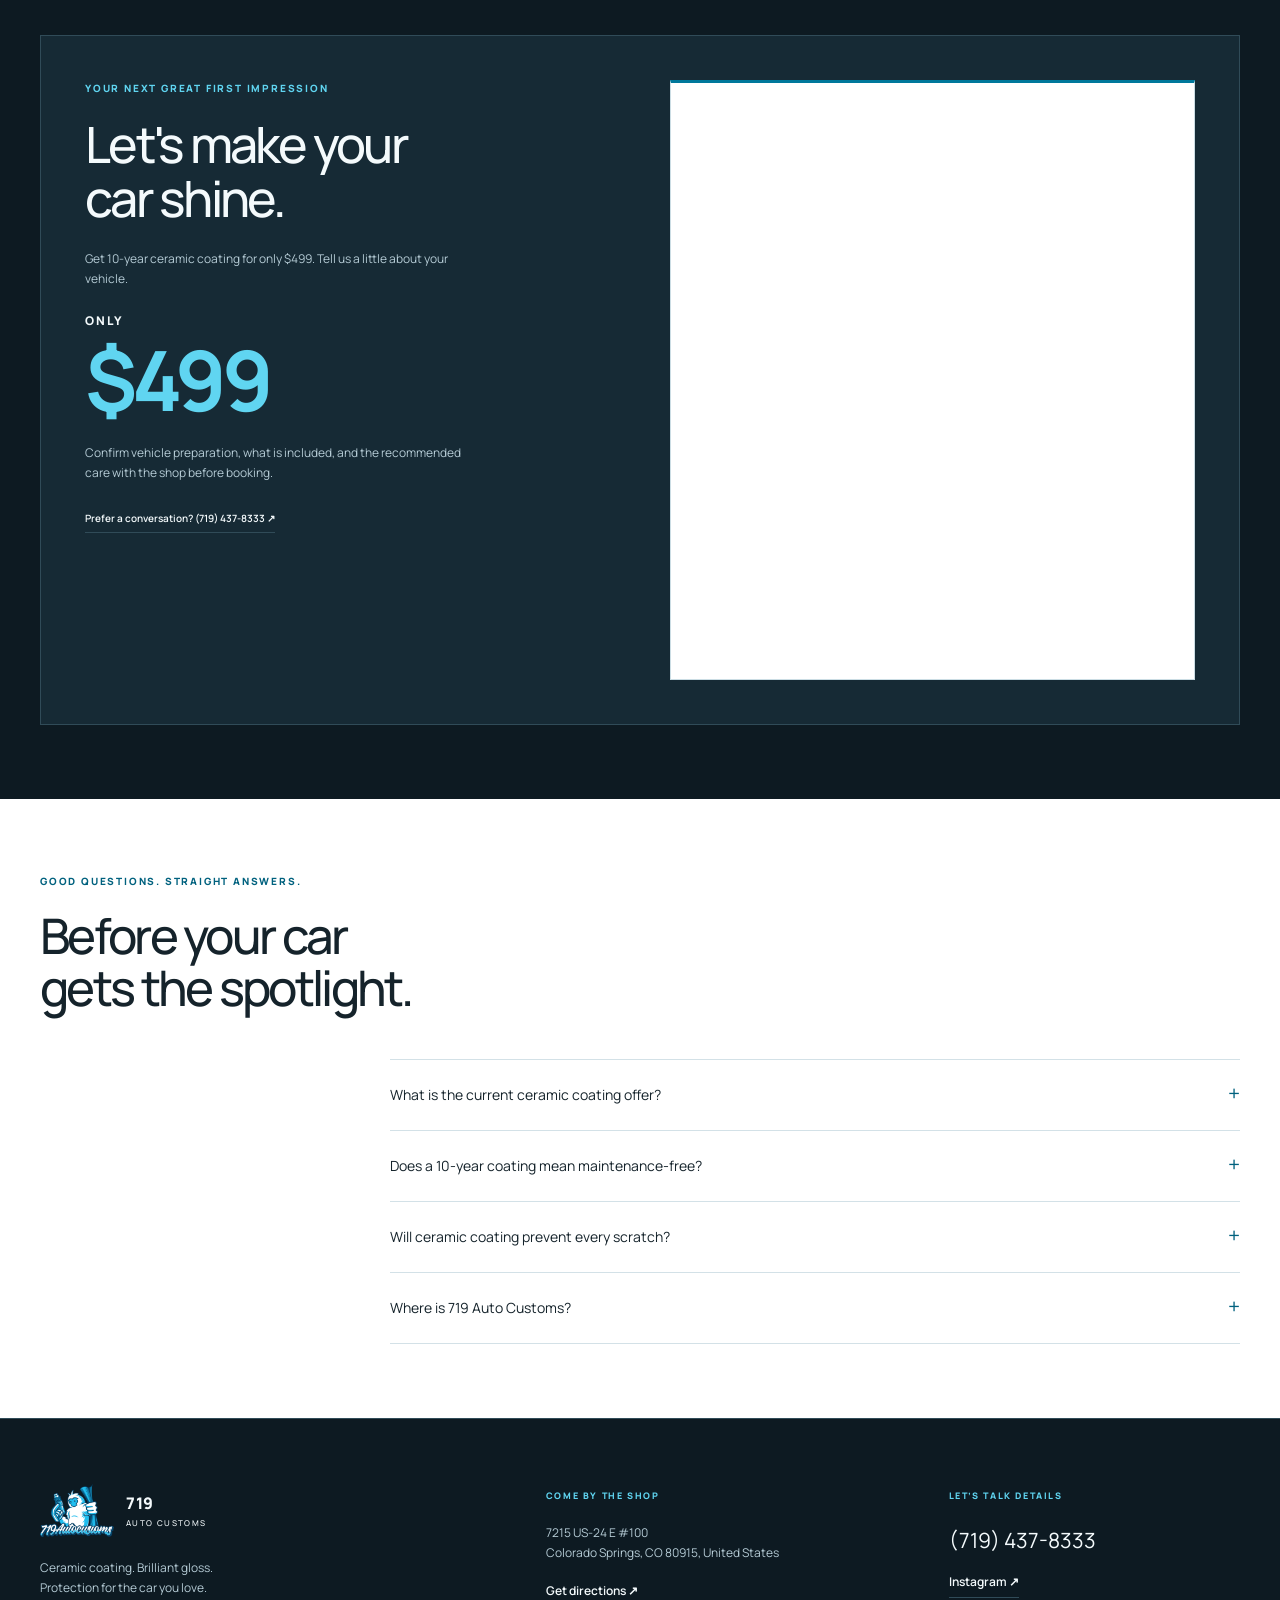
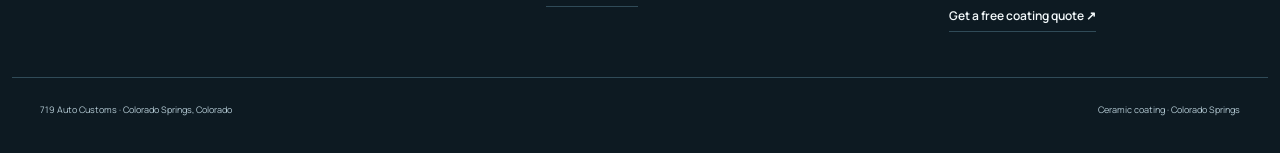
==== commit 5bfb93d5: "Add thank-you redirect, sticky mobile header and bottom quote bar - Redirect to thank-you.html after" ====
--- a/index.html
+++ b/index.html
@@ -30,6 +30,7 @@
   <link rel="stylesheet" href="variant-f.css">
   <link rel="stylesheet" href="brand.css">
   <link rel="stylesheet" href="review-variants.css">
+  <script src="ghl-thanks.js"></script>
   <script src="site.js" defer></script>
   <script src="review-variants.js" defer></script>
 </head>
@@ -213,7 +214,7 @@
       <section id="quote" class="section container" aria-labelledby="quote-title">
         <div class="quote-layout">
           <div class="quote-copy"><span class="eyebrow">YOUR NEXT GREAT FIRST IMPRESSION</span><h2 id="quote-title">Let's make your<br>car shine.</h2><p>Get 10-year ceramic coating for only $499. Tell us a little about your vehicle.</p><div class="discount-offer"><span>ONLY</span><strong>$499</strong></div><p>Confirm vehicle preparation, what is included, and the recommended care with the shop before booking.</p><a class="text-link" href="tel:+17194378333">Prefer a conversation? (719) 437-8333 ↗</a></div>
-          <div class="ghl-quote">
+          <div class="ghl-quote" tabindex="-1">
             <iframe
               class="ghl-form-frame"
               loading="eager"
@@ -259,5 +260,9 @@
     </div>
     <div class="container footer-bottom"><span>719 Auto Customs · Colorado Springs, Colorado</span><span>Ceramic coating · Colorado Springs</span></div>
   </footer>
+  <div class="mobile-cta" id="mobile-cta">
+    <address><span aria-hidden="true">◆</span> 7215 US-24 E #100, Colorado Springs, CO 80915</address>
+    <a class="button" href="#hero-quote" data-form-jump>Get my $499 coating quote <span aria-hidden="true">↗</span></a>
+  </div>
 </body>
 </html>
--- a/brand.css
+++ b/brand.css
@@ -156,3 +156,40 @@
 @media (prefers-reduced-motion: reduce) {
   body.customs-page .button:hover { transform: none; filter: none; }
 }
+
+/* Mobile: header stays pinned to the top, quote CTA + address pinned to the bottom. */
+.mobile-cta { display: none; }
+@media (max-width: 760px) {
+  html { scroll-padding-top: 96px; }
+  body.customs-page .site-header { position: sticky; top: 0; z-index: 50; background: #fff; }
+  body.customs-page .header-call { background: var(--accent); color: var(--on-accent); padding: 0 16px; font-weight: 800; }
+  body.customs-page:not(.thank-you-page) { padding-bottom: calc(108px + env(safe-area-inset-bottom)); }
+  .mobile-cta { display: block; position: fixed; inset: auto 0 0; z-index: 50; padding: 10px 20px calc(14px + env(safe-area-inset-bottom)); background: #15232b; border-top: 1px solid #2c3d47; box-shadow: 0 -8px 24px rgb(0 0 0 / .18); }
+  .mobile-cta address { font-style: normal; font-size: 11px; line-height: 1.4; color: #c4d2d9; text-align: center; white-space: nowrap; overflow: hidden; text-overflow: ellipsis; margin-bottom: 9px; }
+  .mobile-cta address span { color: #4fc3e3; font-size: 8px; vertical-align: 1px; margin-right: 3px; }
+  body.customs-page .mobile-cta .button { display: flex; justify-content: center; gap: 14px; width: 100%; min-height: 52px; font-size: 13px; }
+}
+body.customs-page :is(#hero-quote, .ghl-quote):focus { outline: none; }
+
+/* Thank-you page (thank-you.html). */
+.thank-you-main { padding-block: 68px; }
+.thank-you-grid { display: grid; grid-template-columns: 1.1fr 1fr; gap: 64px; align-items: center; }
+body.customs-page .thank-you-copy .eyebrow { display: inline-block; background: var(--accent); color: var(--on-accent); padding: 7px 12px; margin-bottom: 24px; }
+.thank-you-copy h1 { font-size: clamp(40px, 4.5vw, 66px); font-weight: 600; line-height: 1.08; letter-spacing: -.055em; margin: 0; }
+.thank-you-copy h1 span { color: var(--accent-ink); }
+.thank-you-copy > p { max-width: 470px; margin-top: 24px; color: var(--muted); }
+.thank-you-copy .hero-buttons { flex-wrap: wrap; margin-top: 30px; }
+.thank-you-photo { margin: 0; background: var(--surface); border: 1px solid var(--line); }
+.thank-you-photo img { display: block; width: 100%; height: auto; aspect-ratio: 4 / 3; object-fit: cover; }
+.thank-you-photo figcaption { padding: 16px 20px; font-size: 11px; font-weight: 700; letter-spacing: .07em; }
+.thank-you-next { margin-top: 60px; padding: 28px 32px; display: grid; grid-template-columns: 1fr 1fr; gap: 32px; border: 1px solid var(--line); background: var(--surface); }
+.thank-you-next h2 { font-size: 19px; margin: 0 0 10px; }
+.thank-you-next p { font-size: 13px; color: var(--muted); margin: 0; }
+.thank-you-next address { font-style: normal; margin-bottom: 8px; }
+.thank-you-footer { padding-block: 24px; }
+.thank-you-footer .container { display: flex; flex-wrap: wrap; justify-content: space-between; gap: 12px; font-size: 11px; }
+@media (max-width: 760px) {
+  .thank-you-main { padding-block: 38px; }
+  .thank-you-grid, .thank-you-next { grid-template-columns: minmax(0, 1fr); gap: 28px; }
+  .thank-you-next { margin-top: 32px; padding: 24px; }
+}
